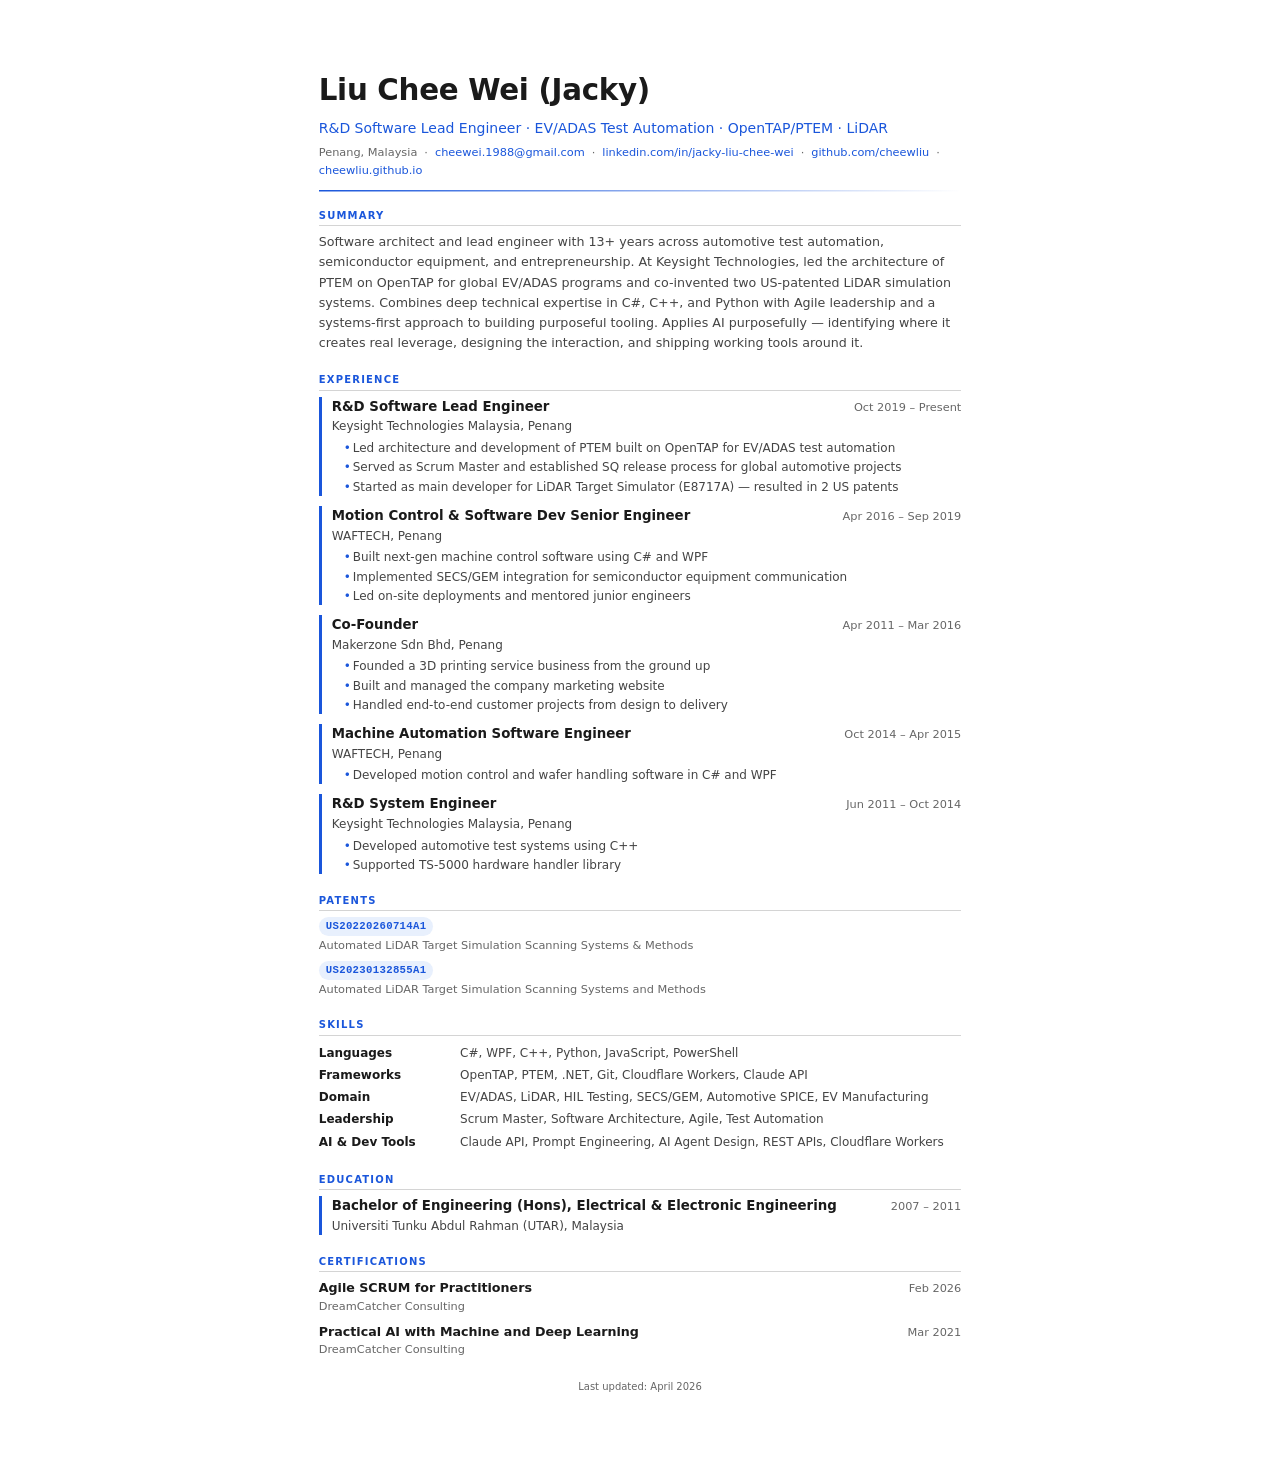
==== resume.html @ c2938c29 "Remove unowned skills (Docker, Jenkins, Azure DevOps, CI/CD) Replace with skills actually used: .NET" ====
<!DOCTYPE html>
<html lang="en">
<head>
  <meta charset="UTF-8" />
  <meta name="viewport" content="width=device-width, initial-scale=1.0" />
  <title>Liu Chee Wei (Jacky) — Resume | R&D Software Lead Engineer</title>
  <meta name="description" content="Resume of Liu Chee Wei (Jacky) — R&D Software Lead Engineer with 13+ years in EV/ADAS test automation, OpenTAP/PTEM, LiDAR, and AI tooling. Co-inventor of 2 US patents. Based in Penang, Malaysia." />
  <meta name="author" content="Liu Chee Wei" />
  <meta name="robots" content="index, follow" />
  <meta name="keywords" content="Liu Chee Wei, Jacky Liu, resume, EV ADAS test automation, OpenTAP, PTEM, LiDAR, Keysight Technologies, R&D software lead engineer, Penang Malaysia, C#, C++, Python, automotive test automation, ADAS testing, HIL testing, software architect, US patent inventor, Scrum Master" />
  <link rel="canonical" href="https://cheewliu.github.io/resume.html" />
  <!-- Open Graph / LinkedIn -->
  <meta property="og:title" content="Liu Chee Wei (Jacky) — Resume" />
  <meta property="og:description" content="R&D Software Lead Engineer · 13+ years in EV/ADAS test automation · 2 US patents · OpenTAP/PTEM · Keysight Technologies" />
  <meta property="og:url" content="https://cheewliu.github.io/resume.html" />
  <meta property="og:type" content="profile" />
  <meta property="og:image" content="https://cheewliu.github.io/assets/profile.jpg" />
  <meta property="og:image:width" content="400" />
  <meta property="og:image:height" content="400" />
  <meta property="og:image:alt" content="Liu Chee Wei (Jacky) — R&D Software Lead Engineer" />
  <meta property="og:image:type" content="image/jpeg" />
  <meta property="og:locale" content="en_US" />
  <meta property="profile:first_name" content="Chee Wei" />
  <meta property="profile:last_name" content="Liu" />
  <meta property="profile:username" content="cheewliu" />
  <!-- Twitter / X -->
  <meta name="twitter:card" content="summary_large_image" />
  <meta name="twitter:title" content="Liu Chee Wei (Jacky) — Resume" />
  <meta name="twitter:description" content="R&D Software Lead Engineer · 13+ years in EV/ADAS test automation · 2 US patents" />
  <meta name="twitter:image" content="https://cheewliu.github.io/assets/profile.jpg" />
  <meta property="og:site_name" content="Liu Chee Wei (Jacky) — Portfolio" />
  <meta name="theme-color" content="#1a56db" />
  <link rel="icon" type="image/svg+xml" href="favicon.svg" />
  <script type="application/ld+json">
  {
    "@context": "https://schema.org",
    "@graph": [
      {
        "@type": "Person",
        "@id": "https://cheewliu.github.io/#person",
        "name": "Liu Chee Wei",
        "alternateName": "Jacky Liu",
        "jobTitle": "R&D Software Lead Engineer",
        "url": "https://cheewliu.github.io/",
        "image": "https://cheewliu.github.io/assets/profile.jpg",
        "email": "cheewei.1988@gmail.com",
        "address": { "@type": "PostalAddress", "addressLocality": "Penang", "addressCountry": "MY" },
        "worksFor": { "@type": "Organization", "name": "Keysight Technologies" },
        "alumniOf": { "@type": "EducationalOrganization", "name": "Universiti Tunku Abdul Rahman (UTAR)" },
        "sameAs": [
          "https://www.linkedin.com/in/jacky-liu-chee-wei",
          "https://github.com/cheewliu"
        ]
      },
      {
        "@type": "ProfilePage",
        "url": "https://cheewliu.github.io/resume.html",
        "name": "Liu Chee Wei (Jacky) — Resume",
        "description": "Resume of Liu Chee Wei (Jacky), R&D Software Lead Engineer at Keysight Technologies",
        "mainEntity": { "@id": "https://cheewliu.github.io/#person" },
        "primaryImageOfPage": "https://cheewliu.github.io/assets/profile.jpg",
        "inLanguage": "en",
        "lastReviewed": "2026-04-25"
      },
      {
        "@type": "BreadcrumbList",
        "itemListElement": [
          { "@type": "ListItem", "position": 1, "name": "Home", "item": "https://cheewliu.github.io/" },
          { "@type": "ListItem", "position": 2, "name": "Resume", "item": "https://cheewliu.github.io/resume.html" }
        ]
      }
    ]
  }
  </script>
  <style>
    *, *::before, *::after { box-sizing: border-box; margin: 0; padding: 0; }

    :root {
      --text:       #1a1a1a;
      --muted:      #444;
      --light:      #666;
      --border:     #d4d4d4;
      --accent:     #1a56db;
      --accent-bg:  #e8f0fd;
      --bg:         #ffffff;
    }

    body {
      font-family: 'Segoe UI', system-ui, -apple-system, sans-serif;
      font-size: 10pt;
      line-height: 1.55;
      color: var(--text);
      background: var(--bg);
      max-width: 210mm;
      margin: 0 auto;
      padding: 1.8cm 2cm;
    }

    a { color: var(--accent); text-decoration: none; }

    /* ── Header ── */
    .r-header {
      margin-bottom: 1.2em;
      padding-bottom: 0.9em;
      border-bottom: none;
      background: linear-gradient(to right, var(--accent), transparent) bottom / 100% 1.5px no-repeat;
    }

    .r-name {
      font-size: 22pt;
      font-weight: 700;
      color: var(--text);
      letter-spacing: -0.3px;
      margin-bottom: 0.15em;
    }

    .r-title {
      font-size: 10.5pt;
      color: var(--accent);
      margin-bottom: 0.35em;
    }

    .r-contact {
      font-size: 8.5pt;
      color: var(--light);
    }

    .r-contact span { margin: 0 0.3em; }

    /* ── Sections ── */
    .r-section { margin-bottom: 1.4em; }

    .r-section-title {
      font-size: 7.5pt;
      font-weight: 700;
      text-transform: uppercase;
      letter-spacing: 0.12em;
      color: var(--accent);
      border-bottom: 1px solid var(--border);
      padding-bottom: 0.2em;
      margin-bottom: 0.6em;
    }

    .r-summary {
      font-size: 9.5pt;
      color: var(--muted);
      line-height: 1.6;
    }

    /* ── Jobs ── */
    .r-job {
      margin-bottom: 0.75em;
      border-left: 3px solid var(--accent);
      padding-left: 0.75em;
    }

    .r-job-header {
      display: flex;
      justify-content: space-between;
      align-items: baseline;
      gap: 1em;
    }

    .r-job-title {
      font-size: 10pt;
      font-weight: 600;
      color: var(--text);
    }

    .r-job-period {
      font-size: 8.5pt;
      color: var(--light);
      white-space: nowrap;
      flex-shrink: 0;
    }

    .r-job-company {
      font-size: 9pt;
      color: var(--muted);
      margin-bottom: 0.25em;
    }

    .r-bullets {
      list-style: none;
      padding-left: 0.9em;
    }

    .r-bullets li {
      font-size: 9pt;
      color: var(--muted);
      position: relative;
      padding-left: 0.75em;
      margin-bottom: 0.12em;
      line-height: 1.5;
    }

    .r-bullets li::before {
      content: '•';
      position: absolute;
      left: 0;
      color: var(--accent);
    }

    /* ── Skills table ── */
    .r-skills {
      width: 100%;
      border-collapse: collapse;
      font-size: 9pt;
    }

    .r-skills td {
      padding: 0.15em 0;
      vertical-align: top;
      color: var(--muted);
    }

    .r-skills td:first-child {
      font-weight: 600;
      color: var(--text);
      width: 22%;
      padding-right: 1em;
    }

    /* ── Certifications / Patents ── */
    .r-cert, .r-patent { margin-bottom: 0.45em; }

    .r-cert-header, .r-patent-header {
      display: flex;
      justify-content: space-between;
      align-items: baseline;
      font-size: 9.5pt;
    }

    .r-cert-name {
      font-weight: 600;
      color: var(--text);
    }

    .r-patent-num {
      display: inline-block;
      font-family: 'Courier New', monospace;
      font-size: 8pt;
      font-weight: 600;
      color: var(--accent);
      background: var(--accent-bg);
      padding: 1px 7px;
      border-radius: 20px;
      letter-spacing: 0.03em;
    }

    .r-cert-issuer, .r-patent-title {
      font-size: 8.5pt;
      color: var(--light);
    }

    .r-patent-title { margin-top: 0.15em; }

    /* ── Last updated ── */
    .r-last-updated {
      margin-top: 2em;
      font-size: 7.5pt;
      color: var(--light);
      text-align: center;
    }

    /* ── Print ── */
    @media print {
      body { padding: 1cm 1.5cm; }

      @page {
        size: A4;
        margin: 0;
      }

      a { color: var(--accent); }
    }
  </style>
  <script type="application/ld+json">
  {
    "@context": "https://schema.org",
    "@type": "Person",
    "name": "Liu Chee Wei",
    "alternateName": "Jacky Liu",
    "jobTitle": "R&D Software Lead Engineer",
    "description": "R&D Software Lead Engineer at Keysight Technologies with 13+ years in EV/ADAS test automation, OpenTAP/PTEM, and LiDAR systems. Co-inventor of 2 US patents. Based in Penang, Malaysia.",
    "url": "https://cheewliu.github.io/",
    "image": "https://cheewliu.github.io/assets/profile.jpg",
    "email": "cheewei.1988@gmail.com",
    "address": { "@type": "PostalAddress", "addressLocality": "Penang", "addressCountry": "MY" },
    "worksFor": { "@type": "Organization", "name": "Keysight Technologies" },
    "alumniOf": { "@type": "EducationalOrganization", "name": "Universiti Tunku Abdul Rahman (UTAR)" },
    "sameAs": [
      "https://www.linkedin.com/in/jacky-liu-chee-wei",
      "https://github.com/cheewliu"
    ],
    "award": [
      "US Patent US20220260714A1 — Automated LiDAR Target Simulation Scanning Systems & Methods",
      "US Patent US20230132855A1 — Automated LiDAR Target Simulation Scanning Systems and Methods"
    ]
  }
  </script>
</head>
<body>

  <header class="r-header">
    <h1 class="r-name">Liu Chee Wei (Jacky)</h1>
    <p class="r-title">R&D Software Lead Engineer &middot; EV/ADAS Test Automation &middot; OpenTAP/PTEM &middot; LiDAR</p>
    <p class="r-contact">
      Penang, Malaysia
      <span>&middot;</span>
      <a href="mailto:cheewei.1988@gmail.com">cheewei.1988@gmail.com</a>
      <span>&middot;</span>
      <a href="https://linkedin.com/in/jacky-liu-chee-wei">linkedin.com/in/jacky-liu-chee-wei</a>
      <span>&middot;</span>
      <a href="https://github.com/cheewliu">github.com/cheewliu</a>
      <span>&middot;</span>
      <a href="https://cheewliu.github.io">cheewliu.github.io</a>
    </p>
  </header>

  <section class="r-section">
    <h2 class="r-section-title">Summary</h2>
    <p class="r-summary">
      Software architect and lead engineer with 13+ years across automotive test automation, semiconductor equipment,
      and entrepreneurship. At Keysight Technologies, led the architecture of PTEM on OpenTAP for global EV/ADAS
      programs and co-invented two US-patented LiDAR simulation systems. Combines deep technical expertise in
      C#, C++, and Python with Agile leadership and a systems-first approach to building purposeful tooling.
      Applies AI purposefully — identifying where it creates real leverage, designing the interaction, and shipping working tools around it.
    </p>
  </section>

  <section class="r-section">
    <h2 class="r-section-title">Experience</h2>

    <div class="r-job">
      <div class="r-job-header">
        <span class="r-job-title">R&D Software Lead Engineer</span>
        <span class="r-job-period">Oct 2019 – Present</span>
      </div>
      <p class="r-job-company">Keysight Technologies Malaysia, Penang</p>
      <ul class="r-bullets">
        <li>Led architecture and development of PTEM built on OpenTAP for EV/ADAS test automation</li>
        <li>Served as Scrum Master and established SQ release process for global automotive projects</li>
        <li>Started as main developer for LiDAR Target Simulator (E8717A) — resulted in 2 US patents</li>
      </ul>
    </div>

    <div class="r-job">
      <div class="r-job-header">
        <span class="r-job-title">Motion Control &amp; Software Dev Senior Engineer</span>
        <span class="r-job-period">Apr 2016 – Sep 2019</span>
      </div>
      <p class="r-job-company">WAFTECH, Penang</p>
      <ul class="r-bullets">
        <li>Built next-gen machine control software using C# and WPF</li>
        <li>Implemented SECS/GEM integration for semiconductor equipment communication</li>
        <li>Led on-site deployments and mentored junior engineers</li>
      </ul>
    </div>

    <div class="r-job">
      <div class="r-job-header">
        <span class="r-job-title">Co-Founder</span>
        <span class="r-job-period">Apr 2011 – Mar 2016</span>
      </div>
      <p class="r-job-company">Makerzone Sdn Bhd, Penang</p>
      <ul class="r-bullets">
        <li>Founded a 3D printing service business from the ground up</li>
        <li>Built and managed the company marketing website</li>
        <li>Handled end-to-end customer projects from design to delivery</li>
      </ul>
    </div>

    <div class="r-job">
      <div class="r-job-header">
        <span class="r-job-title">Machine Automation Software Engineer</span>
        <span class="r-job-period">Oct 2014 – Apr 2015</span>
      </div>
      <p class="r-job-company">WAFTECH, Penang</p>
      <ul class="r-bullets">
        <li>Developed motion control and wafer handling software in C# and WPF</li>
      </ul>
    </div>

    <div class="r-job">
      <div class="r-job-header">
        <span class="r-job-title">R&D System Engineer</span>
        <span class="r-job-period">Jun 2011 – Oct 2014</span>
      </div>
      <p class="r-job-company">Keysight Technologies Malaysia, Penang</p>
      <ul class="r-bullets">
        <li>Developed automotive test systems using C++</li>
        <li>Supported TS-5000 hardware handler library</li>
      </ul>
    </div>
  </section>

  <section class="r-section">
    <h2 class="r-section-title">Patents</h2>
    <div class="r-patent">
      <div class="r-patent-header">
        <span class="r-patent-num">US20220260714A1</span>
      </div>
      <p class="r-patent-title">Automated LiDAR Target Simulation Scanning Systems &amp; Methods</p>
    </div>
    <div class="r-patent">
      <div class="r-patent-header">
        <span class="r-patent-num">US20230132855A1</span>
      </div>
      <p class="r-patent-title">Automated LiDAR Target Simulation Scanning Systems and Methods</p>
    </div>
  </section>

  <section class="r-section">
    <h2 class="r-section-title">Skills</h2>
    <table class="r-skills">
      <tr>
        <td>Languages</td>
        <td>C#, WPF, C++, Python, JavaScript, PowerShell</td>
      </tr>
      <tr>
        <td>Frameworks</td>
        <td>OpenTAP, PTEM, .NET, Git, Cloudflare Workers, Claude API</td>
      </tr>
      <tr>
        <td>Domain</td>
        <td>EV/ADAS, LiDAR, HIL Testing, SECS/GEM, Automotive SPICE, EV Manufacturing</td>
      </tr>
      <tr>
        <td>Leadership</td>
        <td>Scrum Master, Software Architecture, Agile, Test Automation</td>
      </tr>
      <tr>
        <td>AI &amp; Dev Tools</td>
        <td>Claude API, Prompt Engineering, AI Agent Design, REST APIs, Cloudflare Workers</td>
      </tr>
    </table>
  </section>

  <section class="r-section">
    <h2 class="r-section-title">Education</h2>
    <div class="r-job">
      <div class="r-job-header">
        <span class="r-job-title">Bachelor of Engineering (Hons), Electrical &amp; Electronic Engineering</span>
        <span class="r-job-period">2007 – 2011</span>
      </div>
      <p class="r-job-company">Universiti Tunku Abdul Rahman (UTAR), Malaysia</p>
    </div>
  </section>

  <section class="r-section">
    <h2 class="r-section-title">Certifications</h2>
    <div class="r-cert">
      <div class="r-cert-header">
        <span class="r-cert-name">Agile SCRUM for Practitioners</span>
        <span class="r-job-period">Feb 2026</span>
      </div>
      <p class="r-cert-issuer">DreamCatcher Consulting</p>
    </div>
    <div class="r-cert">
      <div class="r-cert-header">
        <span class="r-cert-name">Practical AI with Machine and Deep Learning</span>
        <span class="r-job-period">Mar 2021</span>
      </div>
      <p class="r-cert-issuer">DreamCatcher Consulting</p>
    </div>
  </section>

  <p class="r-last-updated">Last updated: April 2026</p>

</body>
</html>
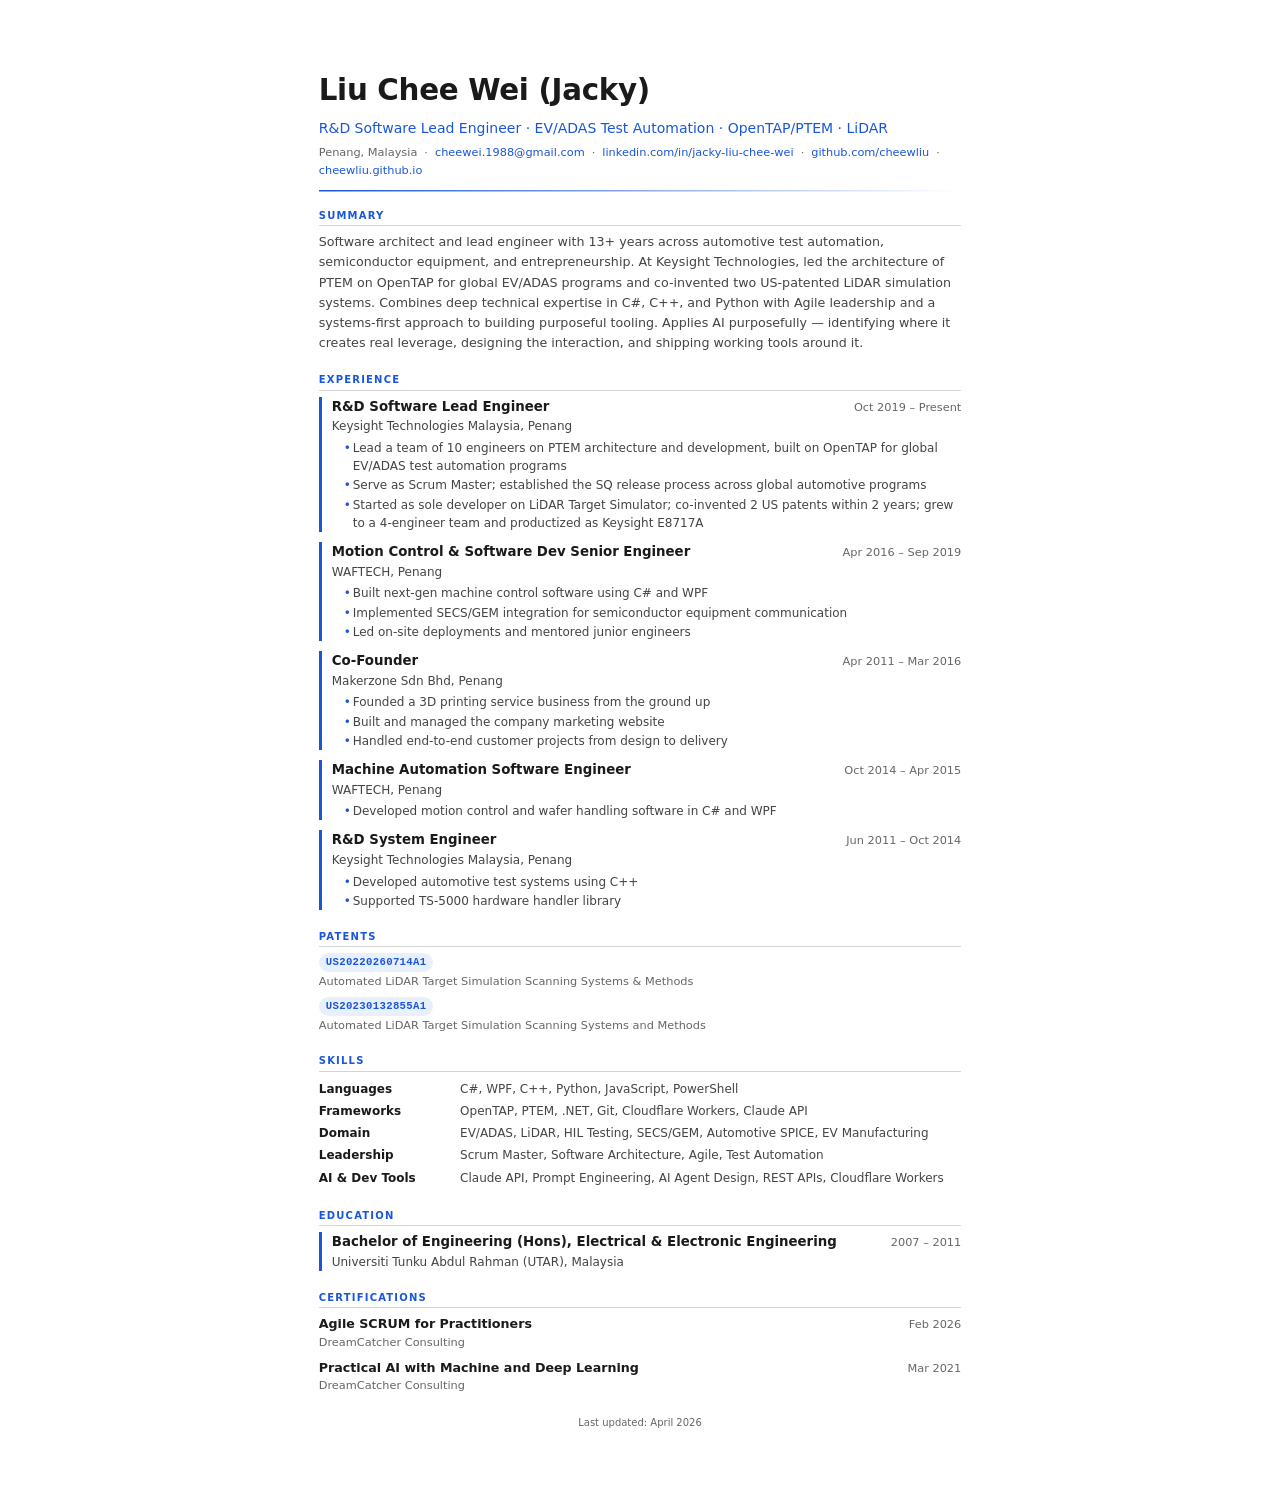
==== commit bbde35f3: "Add metrics to Keysight bullets + Featured Work card for LiDAR sim - Keysight bullets across index.h" ====
--- a/resume.html
+++ b/resume.html
@@ -339,9 +339,9 @@
       </div>
       <p class="r-job-company">Keysight Technologies Malaysia, Penang</p>
       <ul class="r-bullets">
-        <li>Led architecture and development of PTEM built on OpenTAP for EV/ADAS test automation</li>
-        <li>Served as Scrum Master and established SQ release process for global automotive projects</li>
-        <li>Started as main developer for LiDAR Target Simulator (E8717A) — resulted in 2 US patents</li>
+        <li>Lead a team of 10 engineers on PTEM architecture and development, built on OpenTAP for global EV/ADAS test automation programs</li>
+        <li>Serve as Scrum Master; established the SQ release process across global automotive programs</li>
+        <li>Started as sole developer on LiDAR Target Simulator; co-invented 2 US patents within 2 years; grew to a 4-engineer team and productized as Keysight E8717A</li>
       </ul>
     </div>
 
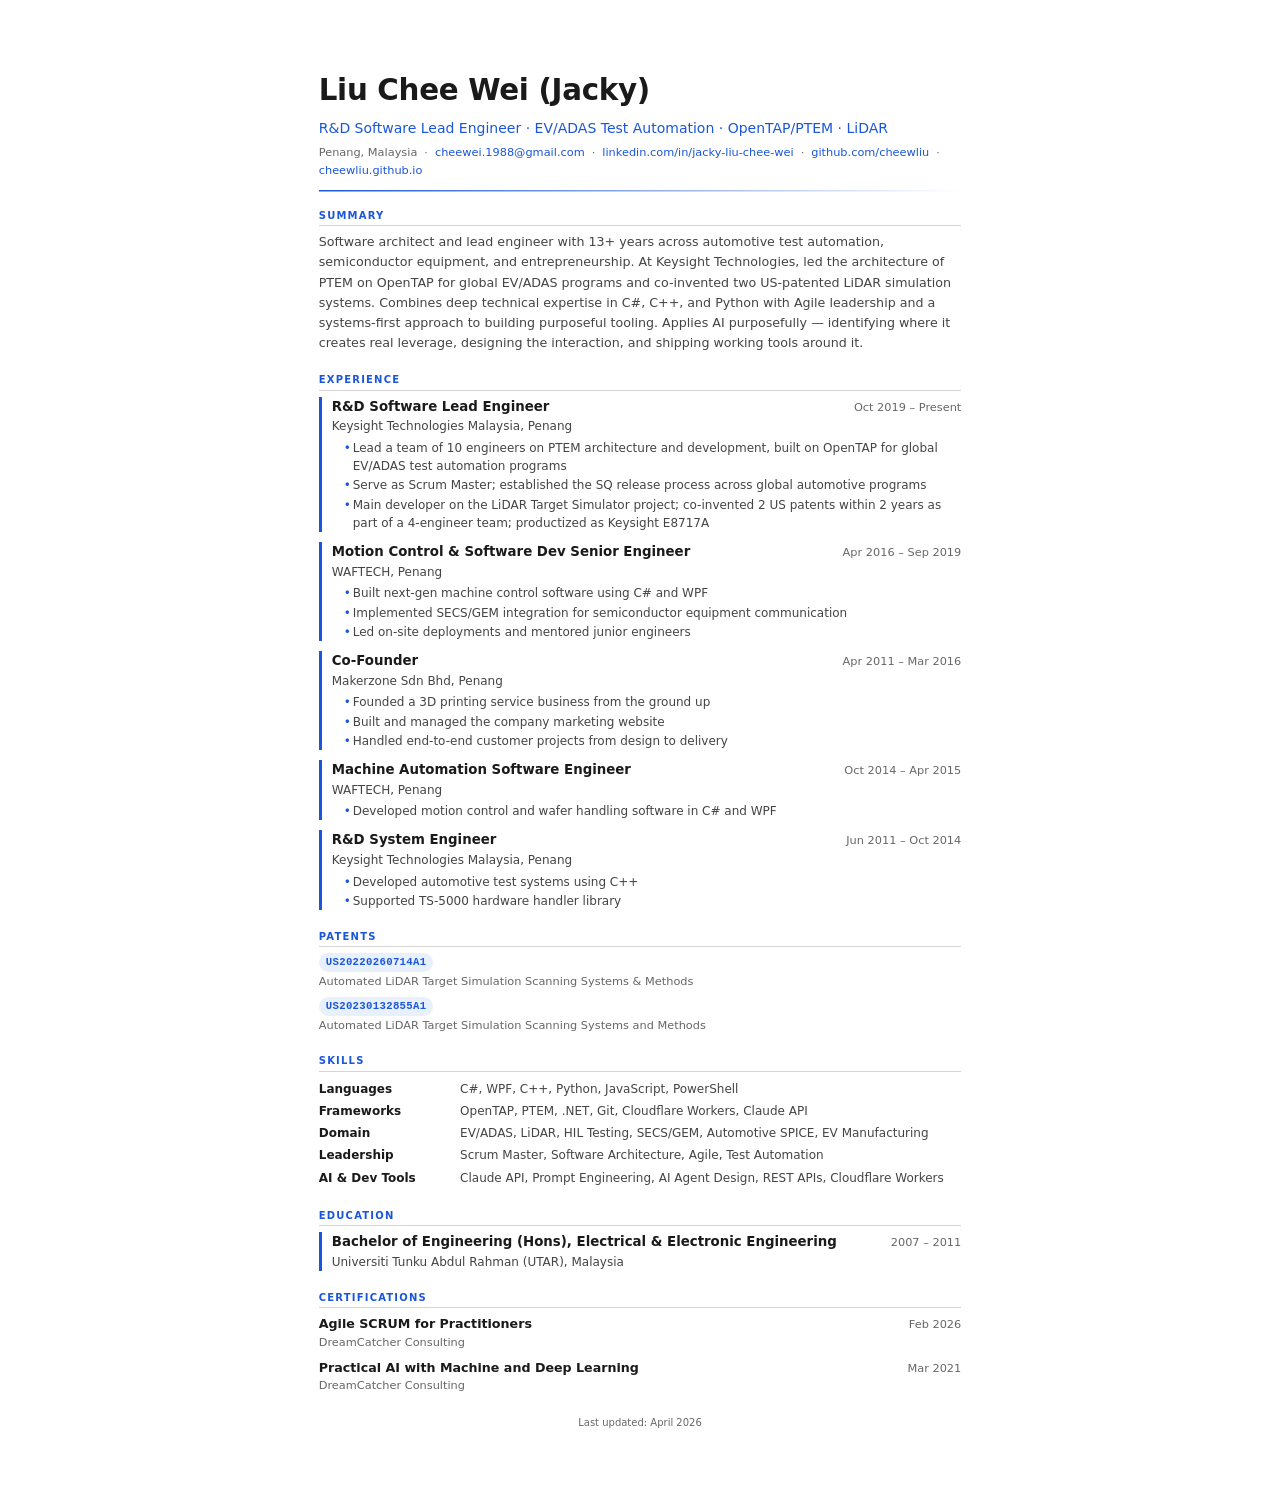
==== commit 1991e91e: "Remove Featured Work card; correct LiDAR bullet wording LiDAR sim role was main developer (not sole)" ====
--- a/resume.html
+++ b/resume.html
@@ -341,7 +341,7 @@
       <ul class="r-bullets">
         <li>Lead a team of 10 engineers on PTEM architecture and development, built on OpenTAP for global EV/ADAS test automation programs</li>
         <li>Serve as Scrum Master; established the SQ release process across global automotive programs</li>
-        <li>Started as sole developer on LiDAR Target Simulator; co-invented 2 US patents within 2 years; grew to a 4-engineer team and productized as Keysight E8717A</li>
+        <li>Main developer on the LiDAR Target Simulator project; co-invented 2 US patents within 2 years as part of a 4-engineer team; productized as Keysight E8717A</li>
       </ul>
     </div>
 
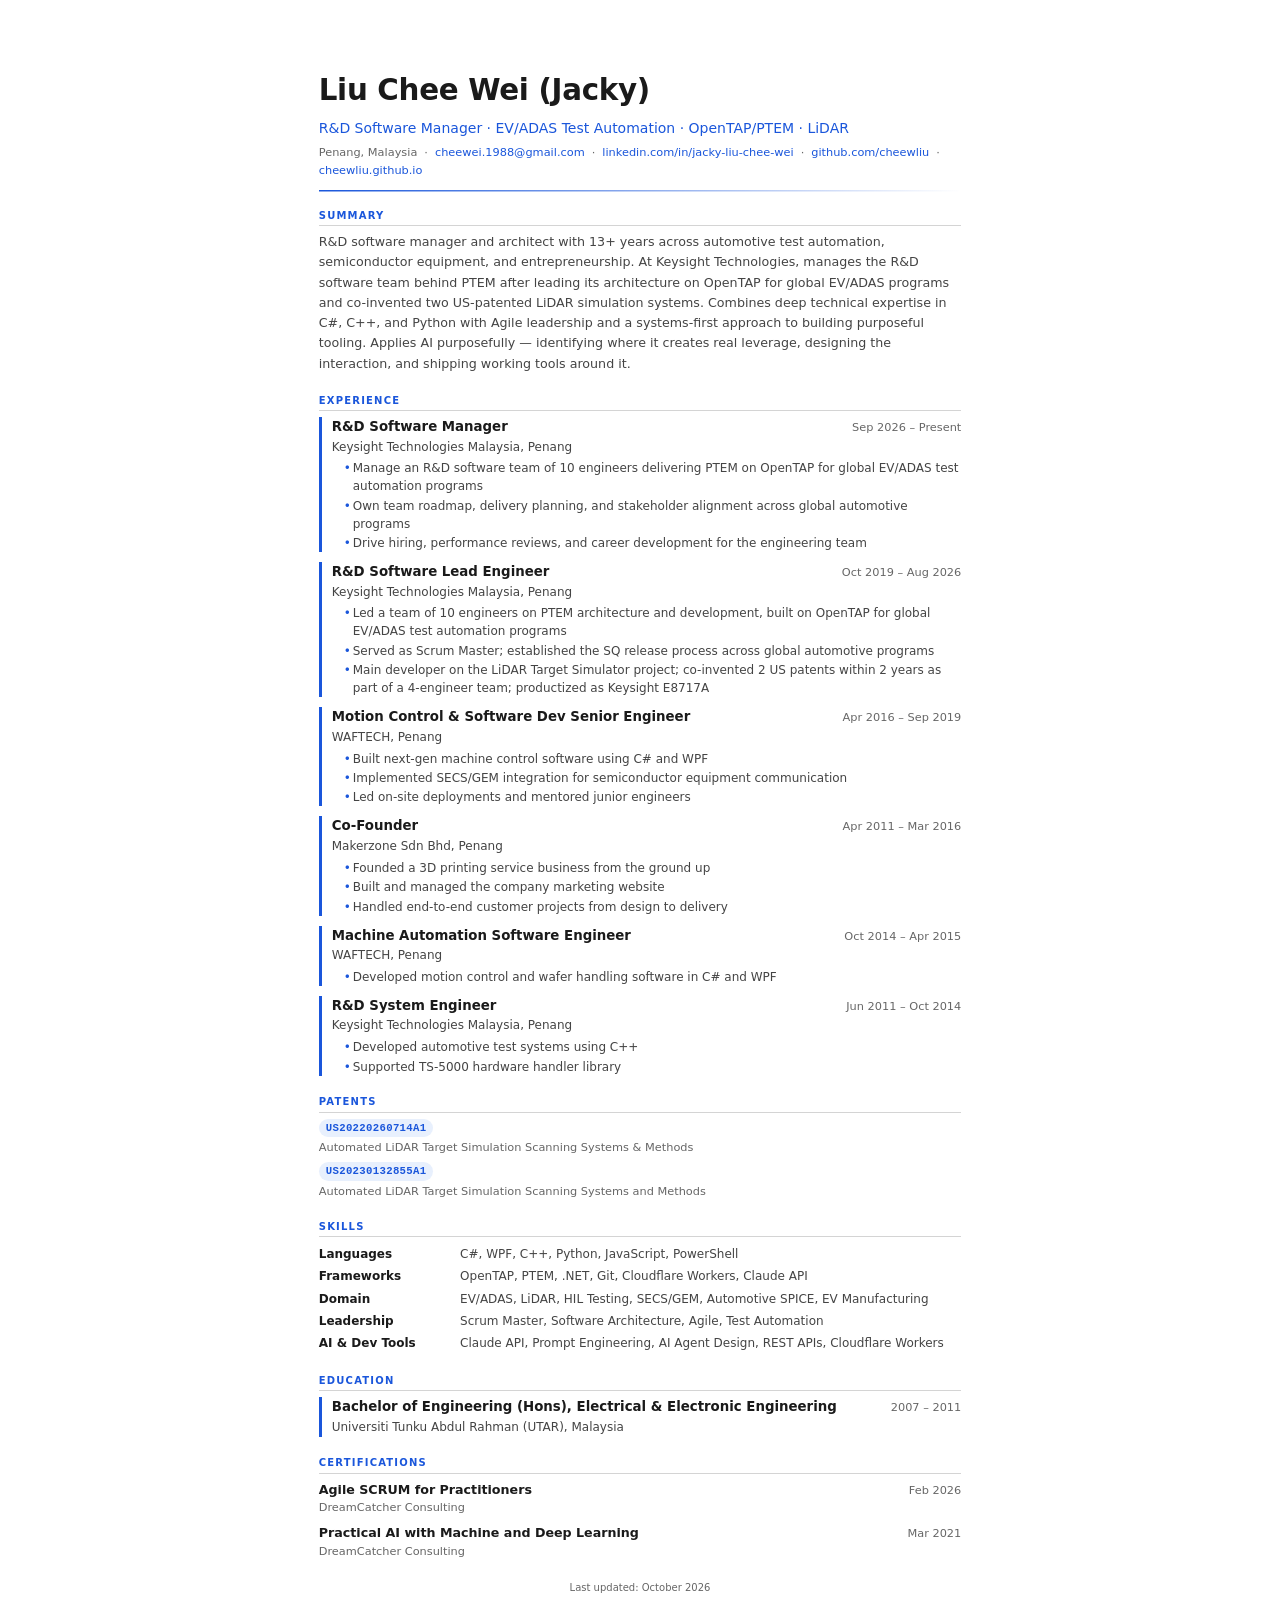
==== commit d0ffd8bd: "Update title to R&D Software Manager (promoted Sep 2026) Split Keysight experience into Manager (Sep" ====
--- a/resume.html
+++ b/resume.html
@@ -3,21 +3,24 @@
 <head>
   <meta charset="UTF-8" />
   <meta name="viewport" content="width=device-width, initial-scale=1.0" />
-  <title>Liu Chee Wei (Jacky) — Resume | R&D Software Lead Engineer</title>
-  <meta name="description" content="Resume of Liu Chee Wei (Jacky) — R&D Software Lead Engineer with 13+ years in EV/ADAS test automation, OpenTAP/PTEM, LiDAR, and AI tooling. Co-inventor of 2 US patents. Based in Penang, Malaysia." />
+  <meta http-equiv="Content-Security-Policy" content="default-src 'self'; style-src 'self' 'unsafe-inline'; img-src 'self' data: https:; frame-ancestors 'none'; base-uri 'self';" />
+  <meta http-equiv="X-Content-Type-Options" content="nosniff" />
+  <meta name="referrer" content="strict-origin-when-cross-origin" />
+  <title>Liu Chee Wei (Jacky) — Resume | R&D Software Manager</title>
+  <meta name="description" content="Resume of Liu Chee Wei (Jacky) — R&D Software Manager with 13+ years in EV/ADAS test automation, OpenTAP/PTEM, LiDAR, and AI tooling. Co-inventor of 2 US patents. Based in Penang, Malaysia." />
   <meta name="author" content="Liu Chee Wei" />
   <meta name="robots" content="index, follow" />
-  <meta name="keywords" content="Liu Chee Wei, Jacky Liu, resume, EV ADAS test automation, OpenTAP, PTEM, LiDAR, Keysight Technologies, R&D software lead engineer, Penang Malaysia, C#, C++, Python, automotive test automation, ADAS testing, HIL testing, software architect, US patent inventor, Scrum Master" />
+  <meta name="keywords" content="Liu Chee Wei, Jacky Liu, resume, EV ADAS test automation, OpenTAP, PTEM, LiDAR, Keysight Technologies, R&D software manager, engineering manager, Penang Malaysia, C#, C++, Python, automotive test automation, ADAS testing, HIL testing, software architect, US patent inventor, Scrum Master" />
   <link rel="canonical" href="https://cheewliu.github.io/resume.html" />
   <!-- Open Graph / LinkedIn -->
   <meta property="og:title" content="Liu Chee Wei (Jacky) — Resume" />
-  <meta property="og:description" content="R&D Software Lead Engineer · 13+ years in EV/ADAS test automation · 2 US patents · OpenTAP/PTEM · Keysight Technologies" />
+  <meta property="og:description" content="R&D Software Manager · 13+ years in EV/ADAS test automation · 2 US patents · OpenTAP/PTEM · Keysight Technologies" />
   <meta property="og:url" content="https://cheewliu.github.io/resume.html" />
   <meta property="og:type" content="profile" />
   <meta property="og:image" content="https://cheewliu.github.io/assets/profile.jpg" />
-  <meta property="og:image:width" content="400" />
-  <meta property="og:image:height" content="400" />
-  <meta property="og:image:alt" content="Liu Chee Wei (Jacky) — R&D Software Lead Engineer" />
+  <meta property="og:image:width" content="800" />
+  <meta property="og:image:height" content="1067" />
+  <meta property="og:image:alt" content="Liu Chee Wei (Jacky) — R&D Software Manager" />
   <meta property="og:image:type" content="image/jpeg" />
   <meta property="og:locale" content="en_US" />
   <meta property="profile:first_name" content="Chee Wei" />
@@ -26,7 +29,7 @@
   <!-- Twitter / X -->
   <meta name="twitter:card" content="summary_large_image" />
   <meta name="twitter:title" content="Liu Chee Wei (Jacky) — Resume" />
-  <meta name="twitter:description" content="R&D Software Lead Engineer · 13+ years in EV/ADAS test automation · 2 US patents" />
+  <meta name="twitter:description" content="R&D Software Manager · 13+ years in EV/ADAS test automation · 2 US patents" />
   <meta name="twitter:image" content="https://cheewliu.github.io/assets/profile.jpg" />
   <meta property="og:site_name" content="Liu Chee Wei (Jacky) — Portfolio" />
   <meta name="theme-color" content="#1a56db" />
@@ -40,7 +43,7 @@
         "@id": "https://cheewliu.github.io/#person",
         "name": "Liu Chee Wei",
         "alternateName": "Jacky Liu",
-        "jobTitle": "R&D Software Lead Engineer",
+        "jobTitle": "R&D Software Manager",
         "url": "https://cheewliu.github.io/",
         "image": "https://cheewliu.github.io/assets/profile.jpg",
         "email": "cheewei.1988@gmail.com",
@@ -56,11 +59,11 @@
         "@type": "ProfilePage",
         "url": "https://cheewliu.github.io/resume.html",
         "name": "Liu Chee Wei (Jacky) — Resume",
-        "description": "Resume of Liu Chee Wei (Jacky), R&D Software Lead Engineer at Keysight Technologies",
+        "description": "Resume of Liu Chee Wei (Jacky), R&D Software Manager at Keysight Technologies",
         "mainEntity": { "@id": "https://cheewliu.github.io/#person" },
         "primaryImageOfPage": "https://cheewliu.github.io/assets/profile.jpg",
         "inLanguage": "en",
-        "lastReviewed": "2026-04-25"
+        "lastReviewed": "2026-10-14"
       },
       {
         "@type": "BreadcrumbList",
@@ -275,36 +278,12 @@
       a { color: var(--accent); }
     }
   </style>
-  <script type="application/ld+json">
-  {
-    "@context": "https://schema.org",
-    "@type": "Person",
-    "name": "Liu Chee Wei",
-    "alternateName": "Jacky Liu",
-    "jobTitle": "R&D Software Lead Engineer",
-    "description": "R&D Software Lead Engineer at Keysight Technologies with 13+ years in EV/ADAS test automation, OpenTAP/PTEM, and LiDAR systems. Co-inventor of 2 US patents. Based in Penang, Malaysia.",
-    "url": "https://cheewliu.github.io/",
-    "image": "https://cheewliu.github.io/assets/profile.jpg",
-    "email": "cheewei.1988@gmail.com",
-    "address": { "@type": "PostalAddress", "addressLocality": "Penang", "addressCountry": "MY" },
-    "worksFor": { "@type": "Organization", "name": "Keysight Technologies" },
-    "alumniOf": { "@type": "EducationalOrganization", "name": "Universiti Tunku Abdul Rahman (UTAR)" },
-    "sameAs": [
-      "https://www.linkedin.com/in/jacky-liu-chee-wei",
-      "https://github.com/cheewliu"
-    ],
-    "award": [
-      "US Patent US20220260714A1 — Automated LiDAR Target Simulation Scanning Systems & Methods",
-      "US Patent US20230132855A1 — Automated LiDAR Target Simulation Scanning Systems and Methods"
-    ]
-  }
-  </script>
 </head>
 <body>
 
   <header class="r-header">
     <h1 class="r-name">Liu Chee Wei (Jacky)</h1>
-    <p class="r-title">R&D Software Lead Engineer &middot; EV/ADAS Test Automation &middot; OpenTAP/PTEM &middot; LiDAR</p>
+    <p class="r-title">R&D Software Manager &middot; EV/ADAS Test Automation &middot; OpenTAP/PTEM &middot; LiDAR</p>
     <p class="r-contact">
       Penang, Malaysia
       <span>&middot;</span>
@@ -321,8 +300,8 @@
   <section class="r-section">
     <h2 class="r-section-title">Summary</h2>
     <p class="r-summary">
-      Software architect and lead engineer with 13+ years across automotive test automation, semiconductor equipment,
-      and entrepreneurship. At Keysight Technologies, led the architecture of PTEM on OpenTAP for global EV/ADAS
+      R&amp;D software manager and architect with 13+ years across automotive test automation, semiconductor equipment,
+      and entrepreneurship. At Keysight Technologies, manages the R&amp;D software team behind PTEM after leading its architecture on OpenTAP for global EV/ADAS
       programs and co-invented two US-patented LiDAR simulation systems. Combines deep technical expertise in
       C#, C++, and Python with Agile leadership and a systems-first approach to building purposeful tooling.
       Applies AI purposefully — identifying where it creates real leverage, designing the interaction, and shipping working tools around it.
@@ -334,13 +313,26 @@
 
     <div class="r-job">
       <div class="r-job-header">
+        <span class="r-job-title">R&D Software Manager</span>
+        <span class="r-job-period">Sep 2026 – Present</span>
+      </div>
+      <p class="r-job-company">Keysight Technologies Malaysia, Penang</p>
+      <ul class="r-bullets">
+        <li>Manage an R&amp;D software team of 10 engineers delivering PTEM on OpenTAP for global EV/ADAS test automation programs</li>
+        <li>Own team roadmap, delivery planning, and stakeholder alignment across global automotive programs</li>
+        <li>Drive hiring, performance reviews, and career development for the engineering team</li>
+      </ul>
+    </div>
+
+    <div class="r-job">
+      <div class="r-job-header">
         <span class="r-job-title">R&D Software Lead Engineer</span>
-        <span class="r-job-period">Oct 2019 – Present</span>
+        <span class="r-job-period">Oct 2019 – Aug 2026</span>
       </div>
       <p class="r-job-company">Keysight Technologies Malaysia, Penang</p>
       <ul class="r-bullets">
-        <li>Lead a team of 10 engineers on PTEM architecture and development, built on OpenTAP for global EV/ADAS test automation programs</li>
-        <li>Serve as Scrum Master; established the SQ release process across global automotive programs</li>
+        <li>Led a team of 10 engineers on PTEM architecture and development, built on OpenTAP for global EV/ADAS test automation programs</li>
+        <li>Served as Scrum Master; established the SQ release process across global automotive programs</li>
         <li>Main developer on the LiDAR Target Simulator project; co-invented 2 US patents within 2 years as part of a 4-engineer team; productized as Keysight E8717A</li>
       </ul>
     </div>
@@ -466,7 +458,7 @@
     </div>
   </section>
 
-  <p class="r-last-updated">Last updated: April 2026</p>
+  <p class="r-last-updated">Last updated: October 2026</p>
 
 </body>
 </html>
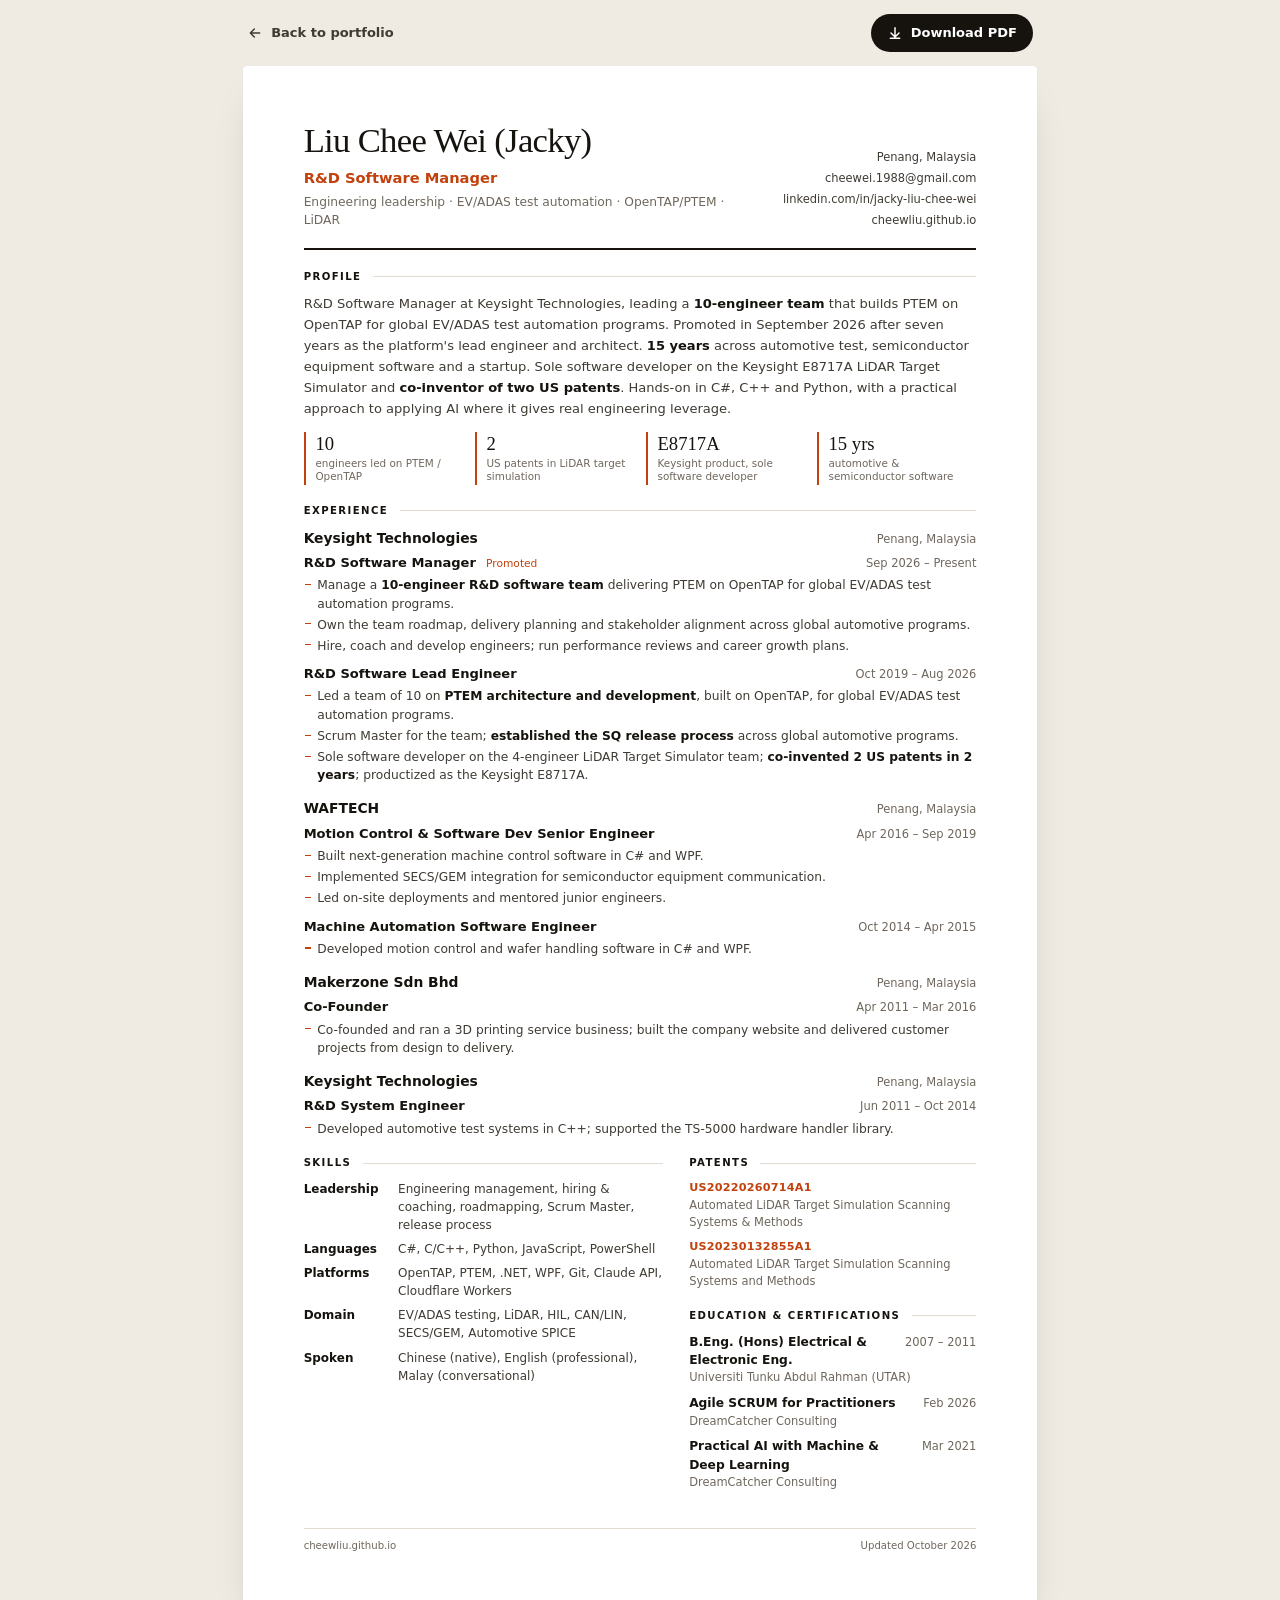
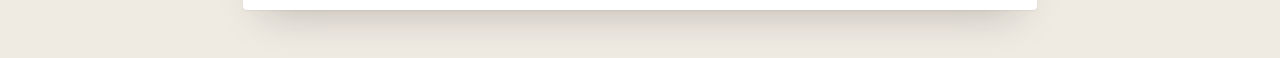
==== commit 4d7454a6: "Redesign site and résumé; switch AI features to Opus 5.5 New editorial design (Fraunces + Geist, war" ====
--- a/resume.html
+++ b/resume.html
@@ -3,18 +3,17 @@
 <head>
   <meta charset="UTF-8" />
   <meta name="viewport" content="width=device-width, initial-scale=1.0" />
-  <meta http-equiv="Content-Security-Policy" content="default-src 'self'; style-src 'self' 'unsafe-inline'; img-src 'self' data: https:; frame-ancestors 'none'; base-uri 'self';" />
+  <meta http-equiv="Content-Security-Policy" content="default-src 'self'; style-src 'self' 'unsafe-inline' https://fonts.googleapis.com; font-src 'self' https://fonts.gstatic.com; img-src 'self' data: https:; frame-ancestors 'none'; base-uri 'self';" />
   <meta http-equiv="X-Content-Type-Options" content="nosniff" />
   <meta name="referrer" content="strict-origin-when-cross-origin" />
-  <title>Liu Chee Wei (Jacky) — Resume | R&D Software Manager</title>
-  <meta name="description" content="Resume of Liu Chee Wei (Jacky) — R&D Software Manager with 13+ years in EV/ADAS test automation, OpenTAP/PTEM, LiDAR, and AI tooling. Co-inventor of 2 US patents. Based in Penang, Malaysia." />
+  <title>Liu Chee Wei (Jacky) — Résumé | R&D Software Manager</title>
+  <meta name="description" content="Résumé of Liu Chee Wei (Jacky), R&D Software Manager at Keysight Technologies. 15 years in EV/ADAS test automation, OpenTAP/PTEM, LiDAR and semiconductor equipment software. Co-inventor of 2 US patents. Penang, Malaysia." />
   <meta name="author" content="Liu Chee Wei" />
   <meta name="robots" content="index, follow" />
-  <meta name="keywords" content="Liu Chee Wei, Jacky Liu, resume, EV ADAS test automation, OpenTAP, PTEM, LiDAR, Keysight Technologies, R&D software manager, engineering manager, Penang Malaysia, C#, C++, Python, automotive test automation, ADAS testing, HIL testing, software architect, US patent inventor, Scrum Master" />
+  <meta name="keywords" content="Liu Chee Wei, Jacky Liu, resume, R&D software manager, engineering manager, EV ADAS test automation, OpenTAP, PTEM, LiDAR, Keysight Technologies, Penang Malaysia, C#, C++, Python, HIL testing, software architect, US patent inventor, Scrum Master" />
   <link rel="canonical" href="https://cheewliu.github.io/resume.html" />
-  <!-- Open Graph / LinkedIn -->
-  <meta property="og:title" content="Liu Chee Wei (Jacky) — Resume" />
-  <meta property="og:description" content="R&D Software Manager · 13+ years in EV/ADAS test automation · 2 US patents · OpenTAP/PTEM · Keysight Technologies" />
+  <meta property="og:title" content="Liu Chee Wei (Jacky) — Résumé" />
+  <meta property="og:description" content="R&D Software Manager · 15 years in EV/ADAS test automation · 2 US patents · OpenTAP/PTEM · Keysight Technologies" />
   <meta property="og:url" content="https://cheewliu.github.io/resume.html" />
   <meta property="og:type" content="profile" />
   <meta property="og:image" content="https://cheewliu.github.io/assets/profile.jpg" />
@@ -23,17 +22,19 @@
   <meta property="og:image:alt" content="Liu Chee Wei (Jacky) — R&D Software Manager" />
   <meta property="og:image:type" content="image/jpeg" />
   <meta property="og:locale" content="en_US" />
+  <meta property="og:site_name" content="Liu Chee Wei (Jacky) — Portfolio" />
   <meta property="profile:first_name" content="Chee Wei" />
   <meta property="profile:last_name" content="Liu" />
   <meta property="profile:username" content="cheewliu" />
-  <!-- Twitter / X -->
   <meta name="twitter:card" content="summary_large_image" />
-  <meta name="twitter:title" content="Liu Chee Wei (Jacky) — Resume" />
-  <meta name="twitter:description" content="R&D Software Manager · 13+ years in EV/ADAS test automation · 2 US patents" />
+  <meta name="twitter:title" content="Liu Chee Wei (Jacky) — Résumé" />
+  <meta name="twitter:description" content="R&D Software Manager · 15 years in EV/ADAS test automation · 2 US patents" />
   <meta name="twitter:image" content="https://cheewliu.github.io/assets/profile.jpg" />
-  <meta property="og:site_name" content="Liu Chee Wei (Jacky) — Portfolio" />
-  <meta name="theme-color" content="#1a56db" />
+  <meta name="theme-color" content="#f6f3ee" />
   <link rel="icon" type="image/svg+xml" href="favicon.svg" />
+  <link rel="preconnect" href="https://fonts.googleapis.com" />
+  <link rel="preconnect" href="https://fonts.gstatic.com" crossorigin />
+  <link rel="stylesheet" href="https://fonts.googleapis.com/css2?family=Fraunces:opsz,wght@9..144,400..600&family=Geist:wght@400..700&display=swap" />
   <script type="application/ld+json">
   {
     "@context": "https://schema.org",
@@ -58,8 +59,8 @@
       {
         "@type": "ProfilePage",
         "url": "https://cheewliu.github.io/resume.html",
-        "name": "Liu Chee Wei (Jacky) — Resume",
-        "description": "Resume of Liu Chee Wei (Jacky), R&D Software Manager at Keysight Technologies",
+        "name": "Liu Chee Wei (Jacky) — Résumé",
+        "description": "Résumé of Liu Chee Wei (Jacky), R&D Software Manager at Keysight Technologies",
         "mainEntity": { "@id": "https://cheewliu.github.io/#person" },
         "primaryImageOfPage": "https://cheewliu.github.io/assets/profile.jpg",
         "inLanguage": "en",
@@ -79,386 +80,351 @@
     *, *::before, *::after { box-sizing: border-box; margin: 0; padding: 0; }
 
     :root {
-      --text:       #1a1a1a;
-      --muted:      #444;
-      --light:      #666;
-      --border:     #d4d4d4;
-      --accent:     #1a56db;
-      --accent-bg:  #e8f0fd;
-      --bg:         #ffffff;
-    }
-
+      --ink:    #16130f;
+      --ink-2:  #3f3a33;
+      --ink-3:  #6f675d;
+      --line:   #e2dbd0;
+      --accent: #c2410c;
+      --paper:  #ffffff;
+      --desk:   #efeae2;
+      --serif:  'Fraunces', Georgia, serif;
+      --sans:   'Geist', 'Segoe UI', system-ui, -apple-system, sans-serif;
+    }
+
+    html { background: var(--desk); }
     body {
-      font-family: 'Segoe UI', system-ui, -apple-system, sans-serif;
-      font-size: 10pt;
-      line-height: 1.55;
-      color: var(--text);
-      background: var(--bg);
+      font-family: var(--sans);
+      font-size: 9.6pt;
+      line-height: 1.5;
+      color: var(--ink);
+      -webkit-font-smoothing: antialiased;
+    }
+    a { color: inherit; text-decoration: none; }
+
+    /* ── Screen toolbar (hidden in print) ── */
+    .toolbar {
+      position: sticky; top: 0; z-index: 10;
+      display: flex; justify-content: space-between; align-items: center; gap: 12px;
+      max-width: 210mm; margin: 0 auto; padding: 14px 4px;
+      background: var(--desk);
+      font-size: 13px;
+    }
+    .toolbar a { display: inline-flex; align-items: center; gap: 8px; font-weight: 600; }
+    .toolbar .back { color: var(--ink-2); }
+    .toolbar .back:hover { color: var(--accent); }
+    .toolbar .dl {
+      height: 38px; padding: 0 16px; border-radius: 999px;
+      background: var(--ink); color: #fff;
+    }
+    .toolbar .dl:hover { background: var(--accent); }
+
+    /* ── Sheet ── */
+    .sheet {
       max-width: 210mm;
-      margin: 0 auto;
-      padding: 1.8cm 2cm;
-    }
-
-    a { color: var(--accent); text-decoration: none; }
+      margin: 0 auto 48px;
+      padding: 15mm 16mm;
+      background: var(--paper);
+      box-shadow: 0 1px 2px rgba(22,19,15,.05), 0 20px 40px -20px rgba(22,19,15,.25);
+      border-radius: 4px;
+    }
 
     /* ── Header ── */
     .r-header {
-      margin-bottom: 1.2em;
-      padding-bottom: 0.9em;
-      border-bottom: none;
-      background: linear-gradient(to right, var(--accent), transparent) bottom / 100% 1.5px no-repeat;
-    }
-
+      display: grid; grid-template-columns: minmax(0, 1fr) auto; gap: 6mm; align-items: end;
+      padding-bottom: 5mm; margin-bottom: 5mm;
+      border-bottom: 1.5pt solid var(--ink);
+    }
     .r-name {
-      font-size: 22pt;
-      font-weight: 700;
-      color: var(--text);
-      letter-spacing: -0.3px;
-      margin-bottom: 0.15em;
-    }
-
-    .r-title {
-      font-size: 10.5pt;
-      color: var(--accent);
-      margin-bottom: 0.35em;
-    }
-
-    .r-contact {
-      font-size: 8.5pt;
-      color: var(--light);
-    }
-
-    .r-contact span { margin: 0 0.3em; }
+      font-family: var(--serif);
+      font-size: 26pt; font-weight: 500; line-height: 1;
+      letter-spacing: -0.02em;
+      font-variation-settings: 'opsz' 144;
+    }
+    .r-title { margin-top: 2.5mm; font-size: 11pt; font-weight: 600; color: var(--accent); }
+    .r-tagline { margin-top: 1mm; font-size: 9.2pt; color: var(--ink-3); }
+    .r-contact { display: grid; gap: 1mm; text-align: right; font-size: 8.6pt; color: var(--ink-2); }
+    .r-contact a:hover { color: var(--accent); }
 
     /* ── Sections ── */
-    .r-section { margin-bottom: 1.4em; }
-
+    .r-section { margin-bottom: 4.6mm; }
     .r-section-title {
-      font-size: 7.5pt;
-      font-weight: 700;
-      text-transform: uppercase;
-      letter-spacing: 0.12em;
-      color: var(--accent);
-      border-bottom: 1px solid var(--border);
-      padding-bottom: 0.2em;
-      margin-bottom: 0.6em;
-    }
-
-    .r-summary {
-      font-size: 9.5pt;
-      color: var(--muted);
-      line-height: 1.6;
-    }
+      display: flex; align-items: center; gap: 3mm;
+      font-size: 7.6pt; font-weight: 700;
+      text-transform: uppercase; letter-spacing: .14em;
+      color: var(--ink);
+      margin-bottom: 2.6mm;
+    }
+    .r-section-title::after { content: ''; flex: 1; height: .6pt; background: var(--line); }
+
+    .r-summary { font-size: 9.8pt; color: var(--ink-2); line-height: 1.6; }
+    .r-summary strong { color: var(--ink); font-weight: 600; }
+
+    .r-highlights {
+      display: grid; grid-template-columns: repeat(4, minmax(0, 1fr)); gap: 3mm;
+      margin-top: 3.4mm;
+    }
+    .r-hl { border-left: 1.5pt solid var(--accent); padding: .4mm 0 .4mm 2.6mm; }
+    .r-hl b { display: block; font-family: var(--serif); font-size: 14pt; font-weight: 500; line-height: 1.1; }
+    .r-hl span { font-size: 7.8pt; color: var(--ink-3); line-height: 1.3; display: block; margin-top: .6mm; }
 
     /* ── Jobs ── */
-    .r-job {
-      margin-bottom: 0.75em;
-      border-left: 3px solid var(--accent);
-      padding-left: 0.75em;
-    }
-
-    .r-job-header {
-      display: flex;
-      justify-content: space-between;
-      align-items: baseline;
-      gap: 1em;
-    }
-
-    .r-job-title {
-      font-size: 10pt;
-      font-weight: 600;
-      color: var(--text);
-    }
-
-    .r-job-period {
-      font-size: 8.5pt;
-      color: var(--light);
-      white-space: nowrap;
-      flex-shrink: 0;
-    }
-
-    .r-job-company {
-      font-size: 9pt;
-      color: var(--muted);
-      margin-bottom: 0.25em;
-    }
-
-    .r-bullets {
+    .r-company { margin-bottom: 3.6mm; break-inside: avoid; }
+    .r-company-head {
+      display: flex; justify-content: space-between; align-items: baseline; gap: 4mm;
+      margin-bottom: 1.2mm;
+    }
+    .r-company-name { font-size: 10.4pt; font-weight: 700; }
+    .r-company-place { font-size: 8.6pt; color: var(--ink-3); }
+
+    .r-role { margin-bottom: 2.4mm; break-inside: avoid; }
+    .r-role-head { display: flex; justify-content: space-between; align-items: baseline; gap: 4mm; }
+    .r-role-title { font-size: 9.8pt; font-weight: 600; color: var(--ink); }
+    .r-role-title em { font-style: normal; font-weight: 500; color: var(--accent); font-size: 8pt; margin-left: 1.5mm; }
+    .r-period { font-size: 8.6pt; color: var(--ink-3); white-space: nowrap; font-variant-numeric: tabular-nums; }
+
+    .r-bullets { margin-top: 1mm; }
+    .r-bullets li {
       list-style: none;
-      padding-left: 0.9em;
-    }
-
-    .r-bullets li {
-      font-size: 9pt;
-      color: var(--muted);
       position: relative;
-      padding-left: 0.75em;
-      margin-bottom: 0.12em;
-      line-height: 1.5;
-    }
-
+      padding-left: 3.6mm;
+      margin-bottom: .7mm;
+      font-size: 9.2pt; color: var(--ink-2);
+    }
     .r-bullets li::before {
-      content: '•';
-      position: absolute;
-      left: 0;
-      color: var(--accent);
-    }
-
-    /* ── Skills table ── */
-    .r-skills {
-      width: 100%;
-      border-collapse: collapse;
-      font-size: 9pt;
-    }
-
-    .r-skills td {
-      padding: 0.15em 0;
-      vertical-align: top;
-      color: var(--muted);
-    }
-
-    .r-skills td:first-child {
-      font-weight: 600;
-      color: var(--text);
-      width: 22%;
-      padding-right: 1em;
-    }
-
-    /* ── Certifications / Patents ── */
-    .r-cert, .r-patent { margin-bottom: 0.45em; }
-
-    .r-cert-header, .r-patent-header {
-      display: flex;
-      justify-content: space-between;
-      align-items: baseline;
-      font-size: 9.5pt;
-    }
-
-    .r-cert-name {
-      font-weight: 600;
-      color: var(--text);
-    }
-
-    .r-patent-num {
-      display: inline-block;
-      font-family: 'Courier New', monospace;
-      font-size: 8pt;
-      font-weight: 600;
-      color: var(--accent);
-      background: var(--accent-bg);
-      padding: 1px 7px;
-      border-radius: 20px;
-      letter-spacing: 0.03em;
-    }
-
-    .r-cert-issuer, .r-patent-title {
-      font-size: 8.5pt;
-      color: var(--light);
-    }
-
-    .r-patent-title { margin-top: 0.15em; }
-
-    /* ── Last updated ── */
-    .r-last-updated {
-      margin-top: 2em;
-      font-size: 7.5pt;
-      color: var(--light);
-      text-align: center;
-    }
-
-    /* ── Print ── */
+      content: ''; position: absolute; left: .3mm; top: .62em;
+      width: 1.6mm; height: .8pt; background: var(--accent);
+    }
+    .r-bullets strong { color: var(--ink); font-weight: 600; }
+
+    /* ── Two-column lower block ── */
+    .r-cols { display: grid; grid-template-columns: minmax(0, 1.25fr) minmax(0, 1fr); gap: 7mm; break-inside: avoid; }
+    .r-section-title { break-after: avoid; }
+
+    .r-skills { display: grid; gap: 1.6mm; }
+    .r-skill { display: grid; grid-template-columns: 22mm minmax(0, 1fr); gap: 3mm; font-size: 9pt; }
+    .r-skill dt { font-weight: 600; color: var(--ink); }
+    .r-skill dd { color: var(--ink-2); }
+
+    .r-item { margin-bottom: 2mm; break-inside: avoid; }
+    .r-item-head { display: flex; justify-content: space-between; align-items: baseline; gap: 3mm; }
+    .r-item-name { font-size: 9.2pt; font-weight: 600; }
+    .r-item-sub { font-size: 8.6pt; color: var(--ink-3); }
+    .r-patent-num { font-size: 8.4pt; font-weight: 700; color: var(--accent); letter-spacing: .02em; font-variant-numeric: tabular-nums; }
+
+    .r-foot {
+      margin-top: 5mm; padding-top: 2.4mm;
+      border-top: .6pt solid var(--line);
+      display: flex; justify-content: space-between;
+      font-size: 7.6pt; color: var(--ink-3);
+    }
+
+    @media (max-width: 720px) {
+      .sheet { padding: 24px 18px; margin: 0 0 24px; border-radius: 0; }
+      .toolbar { padding: 12px 16px; }
+      .r-header { grid-template-columns: 1fr; }
+      .r-contact { text-align: left; }
+      .r-highlights { grid-template-columns: repeat(2, minmax(0, 1fr)); }
+      .r-cols { grid-template-columns: 1fr; }
+      .r-company-head, .r-role-head { flex-wrap: wrap; }
+    }
+
     @media print {
-      body { padding: 1cm 1.5cm; }
-
-      @page {
-        size: A4;
-        margin: 0;
-      }
-
-      a { color: var(--accent); }
+      @page { size: A4; margin: 12mm 14mm; }
+      html, body { background: #fff; }
+      .toolbar { display: none; }
+      .sheet { max-width: none; margin: 0; padding: 0; box-shadow: none; border-radius: 0; }
+      a { color: inherit; }
     }
   </style>
 </head>
 <body>
 
-  <header class="r-header">
-    <h1 class="r-name">Liu Chee Wei (Jacky)</h1>
-    <p class="r-title">R&D Software Manager &middot; EV/ADAS Test Automation &middot; OpenTAP/PTEM &middot; LiDAR</p>
-    <p class="r-contact">
-      Penang, Malaysia
-      <span>&middot;</span>
-      <a href="mailto:cheewei.1988@gmail.com">cheewei.1988@gmail.com</a>
-      <span>&middot;</span>
-      <a href="https://linkedin.com/in/jacky-liu-chee-wei">linkedin.com/in/jacky-liu-chee-wei</a>
-      <span>&middot;</span>
-      <a href="https://github.com/cheewliu">github.com/cheewliu</a>
-      <span>&middot;</span>
-      <a href="https://cheewliu.github.io">cheewliu.github.io</a>
-    </p>
-  </header>
-
-  <section class="r-section">
-    <h2 class="r-section-title">Summary</h2>
-    <p class="r-summary">
-      R&amp;D software manager and architect with 13+ years across automotive test automation, semiconductor equipment,
-      and entrepreneurship. At Keysight Technologies, manages the R&amp;D software team behind PTEM after leading its architecture on OpenTAP for global EV/ADAS
-      programs and co-invented two US-patented LiDAR simulation systems. Combines deep technical expertise in
-      C#, C++, and Python with Agile leadership and a systems-first approach to building purposeful tooling.
-      Applies AI purposefully — identifying where it creates real leverage, designing the interaction, and shipping working tools around it.
-    </p>
-  </section>
-
-  <section class="r-section">
-    <h2 class="r-section-title">Experience</h2>
-
-    <div class="r-job">
-      <div class="r-job-header">
-        <span class="r-job-title">R&D Software Manager</span>
-        <span class="r-job-period">Sep 2026 – Present</span>
-      </div>
-      <p class="r-job-company">Keysight Technologies Malaysia, Penang</p>
-      <ul class="r-bullets">
-        <li>Manage an R&amp;D software team of 10 engineers delivering PTEM on OpenTAP for global EV/ADAS test automation programs</li>
-        <li>Own team roadmap, delivery planning, and stakeholder alignment across global automotive programs</li>
-        <li>Drive hiring, performance reviews, and career development for the engineering team</li>
-      </ul>
+  <nav class="toolbar" aria-label="Résumé actions">
+    <a class="back" href="./">
+      <svg width="16" height="16" viewBox="0 0 24 24" fill="none" stroke="currentColor" stroke-width="2.2" stroke-linecap="round" stroke-linejoin="round" aria-hidden="true"><path d="M19 12H5M11 18l-6-6 6-6"/></svg>
+      Back to portfolio
+    </a>
+    <a class="dl" href="resume.pdf" download>
+      <svg width="16" height="16" viewBox="0 0 24 24" fill="none" stroke="currentColor" stroke-width="2.2" stroke-linecap="round" stroke-linejoin="round" aria-hidden="true"><path d="M12 4v12M6 12l6 6 6-6M5 20h14"/></svg>
+      Download PDF
+    </a>
+  </nav>
+
+  <main class="sheet">
+
+    <header class="r-header">
+      <div>
+        <h1 class="r-name">Liu Chee Wei (Jacky)</h1>
+        <p class="r-title">R&amp;D Software Manager</p>
+        <p class="r-tagline">Engineering leadership · EV/ADAS test automation · OpenTAP/PTEM · LiDAR</p>
+      </div>
+      <address class="r-contact" style="font-style:normal">
+        <span>Penang, Malaysia</span>
+        <a href="mailto:cheewei.1988@gmail.com">cheewei.1988@gmail.com</a>
+        <a href="https://linkedin.com/in/jacky-liu-chee-wei">linkedin.com/in/jacky-liu-chee-wei</a>
+        <a href="https://cheewliu.github.io">cheewliu.github.io</a>
+      </address>
+    </header>
+
+    <section class="r-section">
+      <h2 class="r-section-title">Profile</h2>
+      <p class="r-summary">
+        R&amp;D Software Manager at Keysight Technologies, leading a <strong>10-engineer team</strong> that builds PTEM on OpenTAP
+        for global EV/ADAS test automation programs. Promoted in September 2026 after seven years as the platform's lead engineer
+        and architect. <strong>15 years</strong> across automotive test, semiconductor equipment software and a startup.
+        Sole software developer on the Keysight E8717A LiDAR Target Simulator and <strong>co-inventor of two US patents</strong>.
+        Hands-on in C#, C++ and Python, with a practical approach to applying AI where it gives real engineering leverage.
+      </p>
+      <div class="r-highlights">
+        <div class="r-hl"><b>10</b><span>engineers led on PTEM / OpenTAP</span></div>
+        <div class="r-hl"><b>2</b><span>US patents in LiDAR target simulation</span></div>
+        <div class="r-hl"><b>E8717A</b><span>Keysight product, sole software developer</span></div>
+        <div class="r-hl"><b>15 yrs</b><span>automotive &amp; semiconductor software</span></div>
+      </div>
+    </section>
+
+    <section class="r-section">
+      <h2 class="r-section-title">Experience</h2>
+
+      <div class="r-company">
+        <div class="r-company-head">
+          <span class="r-company-name">Keysight Technologies</span>
+          <span class="r-company-place">Penang, Malaysia</span>
+        </div>
+
+        <div class="r-role">
+          <div class="r-role-head">
+            <span class="r-role-title">R&amp;D Software Manager <em>Promoted</em></span>
+            <span class="r-period">Sep 2026 – Present</span>
+          </div>
+          <ul class="r-bullets">
+            <li>Manage a <strong>10-engineer R&amp;D software team</strong> delivering PTEM on OpenTAP for global EV/ADAS test automation programs.</li>
+            <li>Own the team roadmap, delivery planning and stakeholder alignment across global automotive programs.</li>
+            <li>Hire, coach and develop engineers; run performance reviews and career growth plans.</li>
+          </ul>
+        </div>
+
+        <div class="r-role">
+          <div class="r-role-head">
+            <span class="r-role-title">R&amp;D Software Lead Engineer</span>
+            <span class="r-period">Oct 2019 – Aug 2026</span>
+          </div>
+          <ul class="r-bullets">
+            <li>Led a team of 10 on <strong>PTEM architecture and development</strong>, built on OpenTAP, for global EV/ADAS test automation programs.</li>
+            <li>Scrum Master for the team; <strong>established the SQ release process</strong> across global automotive programs.</li>
+            <li>Sole software developer on the 4-engineer LiDAR Target Simulator team; <strong>co-invented 2 US patents in 2 years</strong>; productized as the Keysight E8717A.</li>
+          </ul>
+        </div>
+      </div>
+
+      <div class="r-company">
+        <div class="r-company-head">
+          <span class="r-company-name">WAFTECH</span>
+          <span class="r-company-place">Penang, Malaysia</span>
+        </div>
+        <div class="r-role">
+          <div class="r-role-head">
+            <span class="r-role-title">Motion Control &amp; Software Dev Senior Engineer</span>
+            <span class="r-period">Apr 2016 – Sep 2019</span>
+          </div>
+          <ul class="r-bullets">
+            <li>Built next-generation machine control software in C# and WPF.</li>
+            <li>Implemented SECS/GEM integration for semiconductor equipment communication.</li>
+            <li>Led on-site deployments and mentored junior engineers.</li>
+          </ul>
+        </div>
+        <div class="r-role">
+          <div class="r-role-head">
+            <span class="r-role-title">Machine Automation Software Engineer</span>
+            <span class="r-period">Oct 2014 – Apr 2015</span>
+          </div>
+          <ul class="r-bullets">
+            <li>Developed motion control and wafer handling software in C# and WPF.</li>
+          </ul>
+        </div>
+      </div>
+
+      <div class="r-company">
+        <div class="r-company-head">
+          <span class="r-company-name">Makerzone Sdn Bhd</span>
+          <span class="r-company-place">Penang, Malaysia</span>
+        </div>
+        <div class="r-role">
+          <div class="r-role-head">
+            <span class="r-role-title">Co-Founder</span>
+            <span class="r-period">Apr 2011 – Mar 2016</span>
+          </div>
+          <ul class="r-bullets">
+            <li>Co-founded and ran a 3D printing service business; built the company website and delivered customer projects from design to delivery.</li>
+          </ul>
+        </div>
+      </div>
+
+      <div class="r-company">
+        <div class="r-company-head">
+          <span class="r-company-name">Keysight Technologies</span>
+          <span class="r-company-place">Penang, Malaysia</span>
+        </div>
+        <div class="r-role">
+          <div class="r-role-head">
+            <span class="r-role-title">R&amp;D System Engineer</span>
+            <span class="r-period">Jun 2011 – Oct 2014</span>
+          </div>
+          <ul class="r-bullets">
+            <li>Developed automotive test systems in C++; supported the TS-5000 hardware handler library.</li>
+          </ul>
+        </div>
+      </div>
+    </section>
+
+    <div class="r-cols">
+      <section class="r-section">
+        <h2 class="r-section-title">Skills</h2>
+        <dl class="r-skills">
+          <div class="r-skill"><dt>Leadership</dt><dd>Engineering management, hiring &amp; coaching, roadmapping, Scrum Master, release process</dd></div>
+          <div class="r-skill"><dt>Languages</dt><dd>C#, C/C++, Python, JavaScript, PowerShell</dd></div>
+          <div class="r-skill"><dt>Platforms</dt><dd>OpenTAP, PTEM, .NET, WPF, Git, Claude API, Cloudflare Workers</dd></div>
+          <div class="r-skill"><dt>Domain</dt><dd>EV/ADAS testing, LiDAR, HIL, CAN/LIN, SECS/GEM, Automotive SPICE</dd></div>
+          <div class="r-skill"><dt>Spoken</dt><dd>Chinese (native), English (professional), Malay (conversational)</dd></div>
+        </dl>
+      </section>
+
+      <div>
+        <section class="r-section">
+          <h2 class="r-section-title">Patents</h2>
+          <div class="r-item">
+            <div class="r-patent-num">US20220260714A1</div>
+            <div class="r-item-sub">Automated LiDAR Target Simulation Scanning Systems &amp; Methods</div>
+          </div>
+          <div class="r-item">
+            <div class="r-patent-num">US20230132855A1</div>
+            <div class="r-item-sub">Automated LiDAR Target Simulation Scanning Systems and Methods</div>
+          </div>
+        </section>
+
+        <section class="r-section">
+          <h2 class="r-section-title">Education &amp; Certifications</h2>
+          <div class="r-item">
+            <div class="r-item-head"><span class="r-item-name">B.Eng. (Hons) Electrical &amp; Electronic Eng.</span><span class="r-period">2007 – 2011</span></div>
+            <div class="r-item-sub">Universiti Tunku Abdul Rahman (UTAR)</div>
+          </div>
+          <div class="r-item">
+            <div class="r-item-head"><span class="r-item-name">Agile SCRUM for Practitioners</span><span class="r-period">Feb 2026</span></div>
+            <div class="r-item-sub">DreamCatcher Consulting</div>
+          </div>
+          <div class="r-item">
+            <div class="r-item-head"><span class="r-item-name">Practical AI with Machine &amp; Deep Learning</span><span class="r-period">Mar 2021</span></div>
+            <div class="r-item-sub">DreamCatcher Consulting</div>
+          </div>
+        </section>
+      </div>
     </div>
 
-    <div class="r-job">
-      <div class="r-job-header">
-        <span class="r-job-title">R&D Software Lead Engineer</span>
-        <span class="r-job-period">Oct 2019 – Aug 2026</span>
-      </div>
-      <p class="r-job-company">Keysight Technologies Malaysia, Penang</p>
-      <ul class="r-bullets">
-        <li>Led a team of 10 engineers on PTEM architecture and development, built on OpenTAP for global EV/ADAS test automation programs</li>
-        <li>Served as Scrum Master; established the SQ release process across global automotive programs</li>
-        <li>Main developer on the LiDAR Target Simulator project; co-invented 2 US patents within 2 years as part of a 4-engineer team; productized as Keysight E8717A</li>
-      </ul>
-    </div>
-
-    <div class="r-job">
-      <div class="r-job-header">
-        <span class="r-job-title">Motion Control &amp; Software Dev Senior Engineer</span>
-        <span class="r-job-period">Apr 2016 – Sep 2019</span>
-      </div>
-      <p class="r-job-company">WAFTECH, Penang</p>
-      <ul class="r-bullets">
-        <li>Built next-gen machine control software using C# and WPF</li>
-        <li>Implemented SECS/GEM integration for semiconductor equipment communication</li>
-        <li>Led on-site deployments and mentored junior engineers</li>
-      </ul>
-    </div>
-
-    <div class="r-job">
-      <div class="r-job-header">
-        <span class="r-job-title">Co-Founder</span>
-        <span class="r-job-period">Apr 2011 – Mar 2016</span>
-      </div>
-      <p class="r-job-company">Makerzone Sdn Bhd, Penang</p>
-      <ul class="r-bullets">
-        <li>Founded a 3D printing service business from the ground up</li>
-        <li>Built and managed the company marketing website</li>
-        <li>Handled end-to-end customer projects from design to delivery</li>
-      </ul>
-    </div>
-
-    <div class="r-job">
-      <div class="r-job-header">
-        <span class="r-job-title">Machine Automation Software Engineer</span>
-        <span class="r-job-period">Oct 2014 – Apr 2015</span>
-      </div>
-      <p class="r-job-company">WAFTECH, Penang</p>
-      <ul class="r-bullets">
-        <li>Developed motion control and wafer handling software in C# and WPF</li>
-      </ul>
-    </div>
-
-    <div class="r-job">
-      <div class="r-job-header">
-        <span class="r-job-title">R&D System Engineer</span>
-        <span class="r-job-period">Jun 2011 – Oct 2014</span>
-      </div>
-      <p class="r-job-company">Keysight Technologies Malaysia, Penang</p>
-      <ul class="r-bullets">
-        <li>Developed automotive test systems using C++</li>
-        <li>Supported TS-5000 hardware handler library</li>
-      </ul>
-    </div>
-  </section>
-
-  <section class="r-section">
-    <h2 class="r-section-title">Patents</h2>
-    <div class="r-patent">
-      <div class="r-patent-header">
-        <span class="r-patent-num">US20220260714A1</span>
-      </div>
-      <p class="r-patent-title">Automated LiDAR Target Simulation Scanning Systems &amp; Methods</p>
-    </div>
-    <div class="r-patent">
-      <div class="r-patent-header">
-        <span class="r-patent-num">US20230132855A1</span>
-      </div>
-      <p class="r-patent-title">Automated LiDAR Target Simulation Scanning Systems and Methods</p>
-    </div>
-  </section>
-
-  <section class="r-section">
-    <h2 class="r-section-title">Skills</h2>
-    <table class="r-skills">
-      <tr>
-        <td>Languages</td>
-        <td>C#, WPF, C++, Python, JavaScript, PowerShell</td>
-      </tr>
-      <tr>
-        <td>Frameworks</td>
-        <td>OpenTAP, PTEM, .NET, Git, Cloudflare Workers, Claude API</td>
-      </tr>
-      <tr>
-        <td>Domain</td>
-        <td>EV/ADAS, LiDAR, HIL Testing, SECS/GEM, Automotive SPICE, EV Manufacturing</td>
-      </tr>
-      <tr>
-        <td>Leadership</td>
-        <td>Scrum Master, Software Architecture, Agile, Test Automation</td>
-      </tr>
-      <tr>
-        <td>AI &amp; Dev Tools</td>
-        <td>Claude API, Prompt Engineering, AI Agent Design, REST APIs, Cloudflare Workers</td>
-      </tr>
-    </table>
-  </section>
-
-  <section class="r-section">
-    <h2 class="r-section-title">Education</h2>
-    <div class="r-job">
-      <div class="r-job-header">
-        <span class="r-job-title">Bachelor of Engineering (Hons), Electrical &amp; Electronic Engineering</span>
-        <span class="r-job-period">2007 – 2011</span>
-      </div>
-      <p class="r-job-company">Universiti Tunku Abdul Rahman (UTAR), Malaysia</p>
-    </div>
-  </section>
-
-  <section class="r-section">
-    <h2 class="r-section-title">Certifications</h2>
-    <div class="r-cert">
-      <div class="r-cert-header">
-        <span class="r-cert-name">Agile SCRUM for Practitioners</span>
-        <span class="r-job-period">Feb 2026</span>
-      </div>
-      <p class="r-cert-issuer">DreamCatcher Consulting</p>
-    </div>
-    <div class="r-cert">
-      <div class="r-cert-header">
-        <span class="r-cert-name">Practical AI with Machine and Deep Learning</span>
-        <span class="r-job-period">Mar 2021</span>
-      </div>
-      <p class="r-cert-issuer">DreamCatcher Consulting</p>
-    </div>
-  </section>
-
-  <p class="r-last-updated">Last updated: October 2026</p>
+    <footer class="r-foot">
+      <span>cheewliu.github.io</span>
+      <span>Updated October 2026</span>
+    </footer>
+  </main>
 
 </body>
 </html>
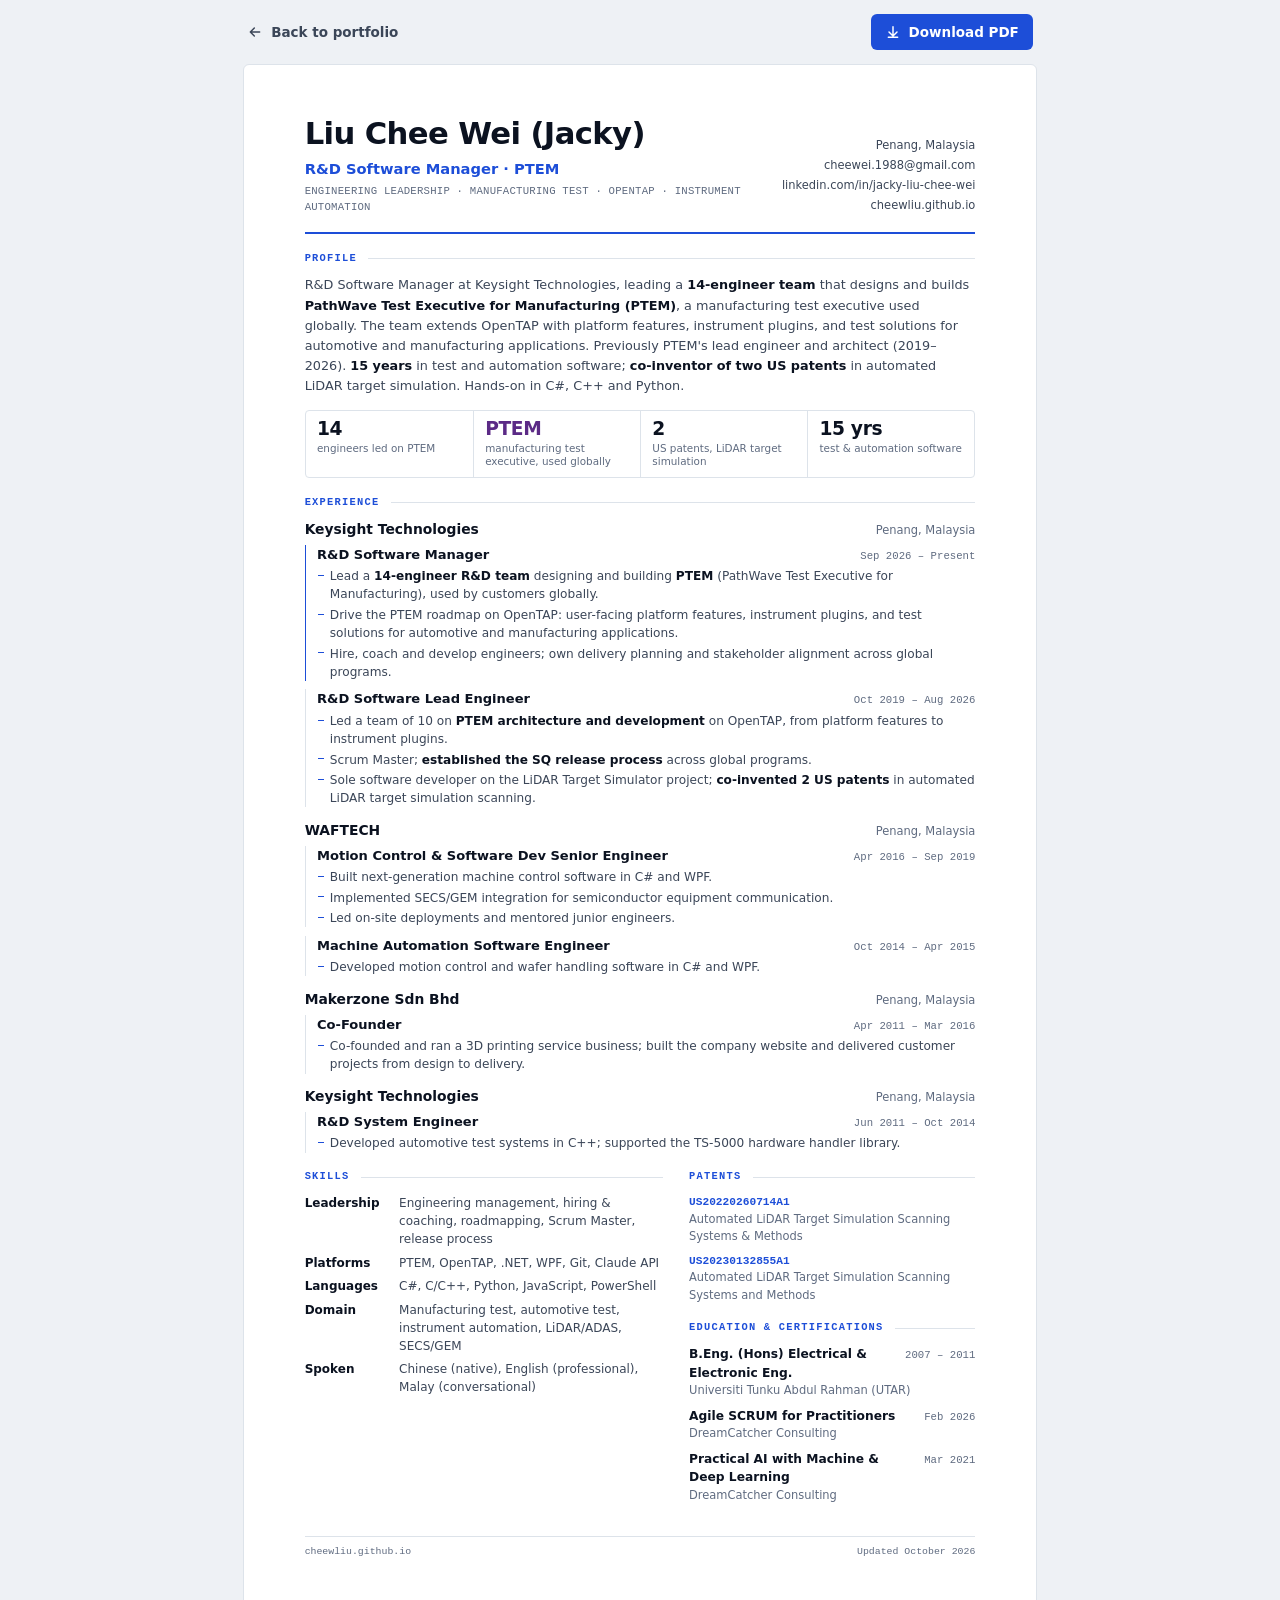
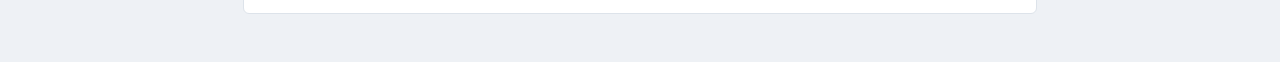
==== commit 74dcc4cb: "Redesign around PTEM with engineering-blueprint UI Replace the editorial serif design with an IBM Pl" ====
--- a/resume.html
+++ b/resume.html
@@ -7,13 +7,13 @@
   <meta http-equiv="X-Content-Type-Options" content="nosniff" />
   <meta name="referrer" content="strict-origin-when-cross-origin" />
   <title>Liu Chee Wei (Jacky) — Résumé | R&D Software Manager</title>
-  <meta name="description" content="Résumé of Liu Chee Wei (Jacky), R&D Software Manager at Keysight Technologies. 15 years in EV/ADAS test automation, OpenTAP/PTEM, LiDAR and semiconductor equipment software. Co-inventor of 2 US patents. Penang, Malaysia." />
+  <meta name="description" content="Résumé of Liu Chee Wei (Jacky), R&D Software Manager at Keysight Technologies leading the 14-engineer team behind PathWave Test Executive for Manufacturing (PTEM). 15 years in test and automation software. Co-inventor of 2 US patents." />
   <meta name="author" content="Liu Chee Wei" />
   <meta name="robots" content="index, follow" />
-  <meta name="keywords" content="Liu Chee Wei, Jacky Liu, resume, R&D software manager, engineering manager, EV ADAS test automation, OpenTAP, PTEM, LiDAR, Keysight Technologies, Penang Malaysia, C#, C++, Python, HIL testing, software architect, US patent inventor, Scrum Master" />
+  <meta name="keywords" content="Liu Chee Wei, Jacky Liu, resume, R&D software manager, engineering manager, PTEM, PathWave Test Executive for Manufacturing, OpenTAP, manufacturing test, Keysight Technologies, Penang Malaysia, C#, C++, Python, LiDAR patents" />
   <link rel="canonical" href="https://cheewliu.github.io/resume.html" />
   <meta property="og:title" content="Liu Chee Wei (Jacky) — Résumé" />
-  <meta property="og:description" content="R&D Software Manager · 15 years in EV/ADAS test automation · 2 US patents · OpenTAP/PTEM · Keysight Technologies" />
+  <meta property="og:description" content="R&D Software Manager · Leading the 14-engineer PTEM team at Keysight · 2 US patents · 15 years in test software" />
   <meta property="og:url" content="https://cheewliu.github.io/resume.html" />
   <meta property="og:type" content="profile" />
   <meta property="og:image" content="https://cheewliu.github.io/assets/profile.jpg" />
@@ -28,13 +28,13 @@
   <meta property="profile:username" content="cheewliu" />
   <meta name="twitter:card" content="summary_large_image" />
   <meta name="twitter:title" content="Liu Chee Wei (Jacky) — Résumé" />
-  <meta name="twitter:description" content="R&D Software Manager · 15 years in EV/ADAS test automation · 2 US patents" />
+  <meta name="twitter:description" content="R&D Software Manager · Leading the 14-engineer PTEM team at Keysight · 2 US patents" />
   <meta name="twitter:image" content="https://cheewliu.github.io/assets/profile.jpg" />
-  <meta name="theme-color" content="#f6f3ee" />
+  <meta name="theme-color" content="#f5f7fa" />
   <link rel="icon" type="image/svg+xml" href="favicon.svg" />
   <link rel="preconnect" href="https://fonts.googleapis.com" />
   <link rel="preconnect" href="https://fonts.gstatic.com" crossorigin />
-  <link rel="stylesheet" href="https://fonts.googleapis.com/css2?family=Fraunces:opsz,wght@9..144,400..600&family=Geist:wght@400..700&display=swap" />
+  <link rel="stylesheet" href="https://fonts.googleapis.com/css2?family=IBM+Plex+Sans:wght@400;500;600;700&family=IBM+Plex+Mono:wght@500;600&display=swap" />
   <script type="application/ld+json">
   {
     "@context": "https://schema.org",
@@ -80,21 +80,22 @@
     *, *::before, *::after { box-sizing: border-box; margin: 0; padding: 0; }
 
     :root {
-      --ink:    #16130f;
-      --ink-2:  #3f3a33;
-      --ink-3:  #6f675d;
-      --line:   #e2dbd0;
-      --accent: #c2410c;
+      --ink:    #0b1220;
+      --ink-2:  #3b4658;
+      --ink-3:  #5f6b80;
+      --line:   #dde3ea;
+      --accent: #1d4ed8;
+      --ptem:   #5b2a86;
       --paper:  #ffffff;
-      --desk:   #efeae2;
-      --serif:  'Fraunces', Georgia, serif;
-      --sans:   'Geist', 'Segoe UI', system-ui, -apple-system, sans-serif;
+      --desk:   #eef1f5;
+      --sans:   'IBM Plex Sans', 'Segoe UI', system-ui, -apple-system, sans-serif;
+      --mono:   'IBM Plex Mono', Consolas, monospace;
     }
 
     html { background: var(--desk); }
     body {
       font-family: var(--sans);
-      font-size: 9.6pt;
+      font-size: 9.5pt;
       line-height: 1.5;
       color: var(--ink);
       -webkit-font-smoothing: antialiased;
@@ -106,69 +107,62 @@
       position: sticky; top: 0; z-index: 10;
       display: flex; justify-content: space-between; align-items: center; gap: 12px;
       max-width: 210mm; margin: 0 auto; padding: 14px 4px;
-      background: var(--desk);
-      font-size: 13px;
+      background: var(--desk); font-size: 13.5px;
     }
     .toolbar a { display: inline-flex; align-items: center; gap: 8px; font-weight: 600; }
     .toolbar .back { color: var(--ink-2); }
     .toolbar .back:hover { color: var(--accent); }
-    .toolbar .dl {
-      height: 38px; padding: 0 16px; border-radius: 999px;
-      background: var(--ink); color: #fff;
-    }
-    .toolbar .dl:hover { background: var(--accent); }
+    .toolbar .dl { height: 36px; padding: 0 14px; border-radius: 6px; background: var(--accent); color: #fff; }
+    .toolbar .dl:hover { background: #1e40af; }
 
     /* ── Sheet ── */
     .sheet {
-      max-width: 210mm;
-      margin: 0 auto 48px;
-      padding: 15mm 16mm;
+      max-width: 210mm; margin: 0 auto 48px;
+      padding: 14mm 16mm;
       background: var(--paper);
-      box-shadow: 0 1px 2px rgba(22,19,15,.05), 0 20px 40px -20px rgba(22,19,15,.25);
-      border-radius: 4px;
+      border: 1px solid var(--line);
+      border-radius: 6px;
     }
 
     /* ── Header ── */
     .r-header {
       display: grid; grid-template-columns: minmax(0, 1fr) auto; gap: 6mm; align-items: end;
-      padding-bottom: 5mm; margin-bottom: 5mm;
-      border-bottom: 1.5pt solid var(--ink);
-    }
-    .r-name {
-      font-family: var(--serif);
-      font-size: 26pt; font-weight: 500; line-height: 1;
-      letter-spacing: -0.02em;
-      font-variation-settings: 'opsz' 144;
-    }
-    .r-title { margin-top: 2.5mm; font-size: 11pt; font-weight: 600; color: var(--accent); }
-    .r-tagline { margin-top: 1mm; font-size: 9.2pt; color: var(--ink-3); }
-    .r-contact { display: grid; gap: 1mm; text-align: right; font-size: 8.6pt; color: var(--ink-2); }
+      padding-bottom: 4.5mm; margin-bottom: 4.5mm;
+      border-bottom: 2pt solid var(--accent);
+    }
+    .r-name { font-size: 23pt; font-weight: 700; line-height: 1.05; letter-spacing: -0.02em; }
+    .r-title { margin-top: 2mm; font-size: 11pt; font-weight: 600; color: var(--accent); }
+    .r-tagline { margin-top: .8mm; font-family: var(--mono); font-size: 8pt; color: var(--ink-3); letter-spacing: .02em; }
+    .r-contact { display: grid; gap: .8mm; text-align: right; font-size: 8.6pt; color: var(--ink-2); font-style: normal; }
     .r-contact a:hover { color: var(--accent); }
 
     /* ── Sections ── */
-    .r-section { margin-bottom: 4.6mm; }
+    .r-section { margin-bottom: 4.4mm; }
     .r-section-title {
       display: flex; align-items: center; gap: 3mm;
-      font-size: 7.6pt; font-weight: 700;
-      text-transform: uppercase; letter-spacing: .14em;
-      color: var(--ink);
-      margin-bottom: 2.6mm;
+      font-family: var(--mono); font-size: 7.8pt; font-weight: 600;
+      text-transform: uppercase; letter-spacing: .12em; color: var(--accent);
+      margin-bottom: 2.4mm;
+      break-after: avoid;
     }
     .r-section-title::after { content: ''; flex: 1; height: .6pt; background: var(--line); }
 
-    .r-summary { font-size: 9.8pt; color: var(--ink-2); line-height: 1.6; }
+    .r-summary { font-size: 9.6pt; color: var(--ink-2); line-height: 1.58; }
     .r-summary strong { color: var(--ink); font-weight: 600; }
 
     .r-highlights {
-      display: grid; grid-template-columns: repeat(4, minmax(0, 1fr)); gap: 3mm;
+      display: grid; grid-template-columns: repeat(4, minmax(0, 1fr));
       margin-top: 3.4mm;
-    }
-    .r-hl { border-left: 1.5pt solid var(--accent); padding: .4mm 0 .4mm 2.6mm; }
-    .r-hl b { display: block; font-family: var(--serif); font-size: 14pt; font-weight: 500; line-height: 1.1; }
+      border: .6pt solid var(--line); border-radius: 4px;
+    }
+    .r-hl { padding: 2.2mm 3mm; }
+    .r-hl + .r-hl { border-left: .6pt solid var(--line); }
+    .r-hl b { display: block; font-size: 14pt; font-weight: 700; line-height: 1.1; letter-spacing: -0.02em; }
+    .r-hl b.ptem { color: var(--ptem); }
     .r-hl span { font-size: 7.8pt; color: var(--ink-3); line-height: 1.3; display: block; margin-top: .6mm; }
 
     /* ── Jobs ── */
-    .r-company { margin-bottom: 3.6mm; break-inside: avoid; }
+    .r-company { margin-bottom: 3.4mm; break-inside: avoid; }
     .r-company-head {
       display: flex; justify-content: space-between; align-items: baseline; gap: 4mm;
       margin-bottom: 1.2mm;
@@ -176,54 +170,53 @@
     .r-company-name { font-size: 10.4pt; font-weight: 700; }
     .r-company-place { font-size: 8.6pt; color: var(--ink-3); }
 
-    .r-role { margin-bottom: 2.4mm; break-inside: avoid; }
+    .r-role { margin-bottom: 2.2mm; break-inside: avoid; padding-left: 3mm; border-left: 1pt solid var(--line); }
+    .r-role.current { border-left-color: var(--accent); }
     .r-role-head { display: flex; justify-content: space-between; align-items: baseline; gap: 4mm; }
-    .r-role-title { font-size: 9.8pt; font-weight: 600; color: var(--ink); }
-    .r-role-title em { font-style: normal; font-weight: 500; color: var(--accent); font-size: 8pt; margin-left: 1.5mm; }
-    .r-period { font-size: 8.6pt; color: var(--ink-3); white-space: nowrap; font-variant-numeric: tabular-nums; }
-
-    .r-bullets { margin-top: 1mm; }
+    .r-role-title { font-size: 9.8pt; font-weight: 600; }
+    .r-period { font-family: var(--mono); font-size: 8pt; color: var(--ink-3); white-space: nowrap; }
+
+    .r-bullets { margin-top: .8mm; }
     .r-bullets li {
-      list-style: none;
-      position: relative;
-      padding-left: 3.6mm;
-      margin-bottom: .7mm;
-      font-size: 9.2pt; color: var(--ink-2);
+      list-style: none; position: relative;
+      padding-left: 3.4mm; margin-bottom: .6mm;
+      font-size: 9.1pt; color: var(--ink-2);
     }
     .r-bullets li::before {
-      content: ''; position: absolute; left: .3mm; top: .62em;
+      content: ''; position: absolute; left: .2mm; top: .64em;
       width: 1.6mm; height: .8pt; background: var(--accent);
     }
     .r-bullets strong { color: var(--ink); font-weight: 600; }
 
-    /* ── Two-column lower block ── */
+    /* ── Lower block ── */
     .r-cols { display: grid; grid-template-columns: minmax(0, 1.25fr) minmax(0, 1fr); gap: 7mm; break-inside: avoid; }
-    .r-section-title { break-after: avoid; }
-
-    .r-skills { display: grid; gap: 1.6mm; }
+
+    .r-skills { display: grid; gap: 1.5mm; }
     .r-skill { display: grid; grid-template-columns: 22mm minmax(0, 1fr); gap: 3mm; font-size: 9pt; }
-    .r-skill dt { font-weight: 600; color: var(--ink); }
+    .r-skill dt { font-weight: 600; }
     .r-skill dd { color: var(--ink-2); }
 
     .r-item { margin-bottom: 2mm; break-inside: avoid; }
     .r-item-head { display: flex; justify-content: space-between; align-items: baseline; gap: 3mm; }
     .r-item-name { font-size: 9.2pt; font-weight: 600; }
     .r-item-sub { font-size: 8.6pt; color: var(--ink-3); }
-    .r-patent-num { font-size: 8.4pt; font-weight: 700; color: var(--accent); letter-spacing: .02em; font-variant-numeric: tabular-nums; }
+    .r-patent-num { font-family: var(--mono); font-size: 8.4pt; font-weight: 600; color: var(--accent); }
 
     .r-foot {
-      margin-top: 5mm; padding-top: 2.4mm;
+      margin-top: 4mm; padding-top: 2.2mm;
       border-top: .6pt solid var(--line);
       display: flex; justify-content: space-between;
-      font-size: 7.6pt; color: var(--ink-3);
+      font-family: var(--mono); font-size: 7.4pt; color: var(--ink-3);
     }
 
     @media (max-width: 720px) {
-      .sheet { padding: 24px 18px; margin: 0 0 24px; border-radius: 0; }
+      .sheet { padding: 24px 18px; margin: 0 0 24px; border-radius: 0; border-left: 0; border-right: 0; }
       .toolbar { padding: 12px 16px; }
       .r-header { grid-template-columns: 1fr; }
       .r-contact { text-align: left; }
       .r-highlights { grid-template-columns: repeat(2, minmax(0, 1fr)); }
+      .r-hl:nth-child(3) { border-left: 0; }
+      .r-hl:nth-child(n+3) { border-top: .6pt solid var(--line); }
       .r-cols { grid-template-columns: 1fr; }
       .r-company-head, .r-role-head { flex-wrap: wrap; }
     }
@@ -232,8 +225,7 @@
       @page { size: A4; margin: 12mm 14mm; }
       html, body { background: #fff; }
       .toolbar { display: none; }
-      .sheet { max-width: none; margin: 0; padding: 0; box-shadow: none; border-radius: 0; }
-      a { color: inherit; }
+      .sheet { max-width: none; margin: 0; padding: 0; border: 0; border-radius: 0; }
     }
   </style>
 </head>
@@ -255,10 +247,10 @@
     <header class="r-header">
       <div>
         <h1 class="r-name">Liu Chee Wei (Jacky)</h1>
-        <p class="r-title">R&amp;D Software Manager</p>
-        <p class="r-tagline">Engineering leadership · EV/ADAS test automation · OpenTAP/PTEM · LiDAR</p>
-      </div>
-      <address class="r-contact" style="font-style:normal">
+        <p class="r-title">R&amp;D Software Manager · PTEM</p>
+        <p class="r-tagline">ENGINEERING LEADERSHIP · MANUFACTURING TEST · OPENTAP · INSTRUMENT AUTOMATION</p>
+      </div>
+      <address class="r-contact">
         <span>Penang, Malaysia</span>
         <a href="mailto:cheewei.1988@gmail.com">cheewei.1988@gmail.com</a>
         <a href="https://linkedin.com/in/jacky-liu-chee-wei">linkedin.com/in/jacky-liu-chee-wei</a>
@@ -269,17 +261,18 @@
     <section class="r-section">
       <h2 class="r-section-title">Profile</h2>
       <p class="r-summary">
-        R&amp;D Software Manager at Keysight Technologies, leading a <strong>10-engineer team</strong> that builds PTEM on OpenTAP
-        for global EV/ADAS test automation programs. Promoted in September 2026 after seven years as the platform's lead engineer
-        and architect. <strong>15 years</strong> across automotive test, semiconductor equipment software and a startup.
-        Sole software developer on the Keysight E8717A LiDAR Target Simulator and <strong>co-inventor of two US patents</strong>.
-        Hands-on in C#, C++ and Python, with a practical approach to applying AI where it gives real engineering leverage.
+        R&amp;D Software Manager at Keysight Technologies, leading a <strong>14-engineer team</strong> that designs and builds
+        <strong>PathWave Test Executive for Manufacturing (PTEM)</strong>, a manufacturing test executive used globally.
+        The team extends OpenTAP with platform features, instrument plugins, and test solutions for automotive and
+        manufacturing applications. Previously PTEM's lead engineer and architect (2019–2026).
+        <strong>15 years</strong> in test and automation software; <strong>co-inventor of two US patents</strong> in automated
+        LiDAR target simulation. Hands-on in C#, C++ and Python.
       </p>
       <div class="r-highlights">
-        <div class="r-hl"><b>10</b><span>engineers led on PTEM / OpenTAP</span></div>
-        <div class="r-hl"><b>2</b><span>US patents in LiDAR target simulation</span></div>
-        <div class="r-hl"><b>E8717A</b><span>Keysight product, sole software developer</span></div>
-        <div class="r-hl"><b>15 yrs</b><span>automotive &amp; semiconductor software</span></div>
+        <div class="r-hl"><b>14</b><span>engineers led on PTEM</span></div>
+        <div class="r-hl"><b class="ptem">PTEM</b><span>manufacturing test executive, used globally</span></div>
+        <div class="r-hl"><b>2</b><span>US patents, LiDAR target simulation</span></div>
+        <div class="r-hl"><b>15 yrs</b><span>test &amp; automation software</span></div>
       </div>
     </section>
 
@@ -292,15 +285,15 @@
           <span class="r-company-place">Penang, Malaysia</span>
         </div>
 
-        <div class="r-role">
-          <div class="r-role-head">
-            <span class="r-role-title">R&amp;D Software Manager <em>Promoted</em></span>
+        <div class="r-role current">
+          <div class="r-role-head">
+            <span class="r-role-title">R&amp;D Software Manager</span>
             <span class="r-period">Sep 2026 – Present</span>
           </div>
           <ul class="r-bullets">
-            <li>Manage a <strong>10-engineer R&amp;D software team</strong> delivering PTEM on OpenTAP for global EV/ADAS test automation programs.</li>
-            <li>Own the team roadmap, delivery planning and stakeholder alignment across global automotive programs.</li>
-            <li>Hire, coach and develop engineers; run performance reviews and career growth plans.</li>
+            <li>Lead a <strong>14-engineer R&amp;D team</strong> designing and building <strong>PTEM</strong> (PathWave Test Executive for Manufacturing), used by customers globally.</li>
+            <li>Drive the PTEM roadmap on OpenTAP: user-facing platform features, instrument plugins, and test solutions for automotive and manufacturing applications.</li>
+            <li>Hire, coach and develop engineers; own delivery planning and stakeholder alignment across global programs.</li>
           </ul>
         </div>
 
@@ -310,9 +303,9 @@
             <span class="r-period">Oct 2019 – Aug 2026</span>
           </div>
           <ul class="r-bullets">
-            <li>Led a team of 10 on <strong>PTEM architecture and development</strong>, built on OpenTAP, for global EV/ADAS test automation programs.</li>
-            <li>Scrum Master for the team; <strong>established the SQ release process</strong> across global automotive programs.</li>
-            <li>Sole software developer on the 4-engineer LiDAR Target Simulator team; <strong>co-invented 2 US patents in 2 years</strong>; productized as the Keysight E8717A.</li>
+            <li>Led a team of 10 on <strong>PTEM architecture and development</strong> on OpenTAP, from platform features to instrument plugins.</li>
+            <li>Scrum Master; <strong>established the SQ release process</strong> across global programs.</li>
+            <li>Sole software developer on the LiDAR Target Simulator project; <strong>co-invented 2 US patents</strong> in automated LiDAR target simulation scanning.</li>
           </ul>
         </div>
       </div>
@@ -382,9 +375,9 @@
         <h2 class="r-section-title">Skills</h2>
         <dl class="r-skills">
           <div class="r-skill"><dt>Leadership</dt><dd>Engineering management, hiring &amp; coaching, roadmapping, Scrum Master, release process</dd></div>
+          <div class="r-skill"><dt>Platforms</dt><dd>PTEM, OpenTAP, .NET, WPF, Git, Claude API</dd></div>
           <div class="r-skill"><dt>Languages</dt><dd>C#, C/C++, Python, JavaScript, PowerShell</dd></div>
-          <div class="r-skill"><dt>Platforms</dt><dd>OpenTAP, PTEM, .NET, WPF, Git, Claude API, Cloudflare Workers</dd></div>
-          <div class="r-skill"><dt>Domain</dt><dd>EV/ADAS testing, LiDAR, HIL, CAN/LIN, SECS/GEM, Automotive SPICE</dd></div>
+          <div class="r-skill"><dt>Domain</dt><dd>Manufacturing test, automotive test, instrument automation, LiDAR/ADAS, SECS/GEM</dd></div>
           <div class="r-skill"><dt>Spoken</dt><dd>Chinese (native), English (professional), Malay (conversational)</dd></div>
         </dl>
       </section>
